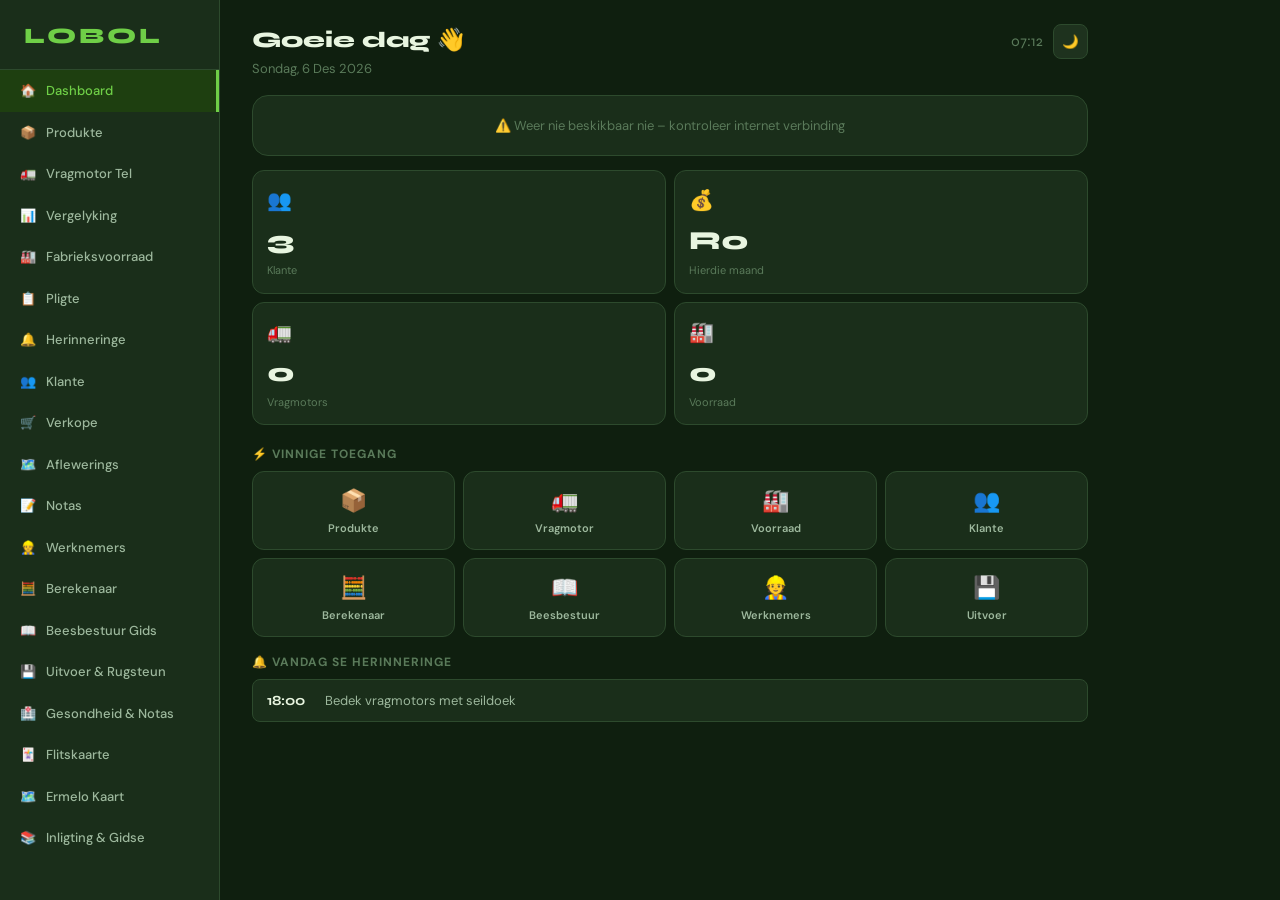
==== index.html @ f264af62 "Add files via upload" ====
<!DOCTYPE html>
<html lang="af" data-theme="dark">
<head>
<meta charset="UTF-8"/>
<meta name="viewport" content="width=device-width, initial-scale=1, viewport-fit=cover"/>
<meta name="apple-mobile-web-app-capable" content="yes"/>
<meta name="apple-mobile-web-app-status-bar-style" content="black-translucent"/>
<meta name="theme-color" content="#0f1f0f"/>
<meta name="apple-mobile-web-app-title" content="LOBOL"/>
<link rel="manifest" href="manifest.webmanifest"/>
<link rel="icon" type="image/png" sizes="32x32" href="icons/favicon-32.png"/>
<link rel="apple-touch-icon" href="icons/apple-touch-icon.png"/>
<title>LOBOL – Fabriek & Boerdery App</title>
<link rel="preconnect" href="https://fonts.googleapis.com"/>
<link href="https://fonts.googleapis.com/css2?family=Syne:wght@400;600;700;800&family=DM+Sans:wght@300;400;500;600&display=swap" rel="stylesheet"/>
<link rel="stylesheet" href="base.css"/>
<link rel="stylesheet" href="extra.css"/>
<link rel="stylesheet" href="style.css"/>
<link rel="stylesheet" href="weather.css"/>
<link rel="stylesheet" href="inligting.css"/>
<link rel="stylesheet" href="trucks.css"/>
<link rel="stylesheet" href="mobile.css"/>
</head>
<body>
<div id="app">

<!-- ═══ SIDEBAR ═══ -->
<nav id="sidebar">
  <div class="sidebar-logo">LOBOL</div>
  <div id="sidebar-links"></div>
</nav>

<!-- ═══ MAIN CONTENT ═══ -->
<main id="main">

  <!-- DASHBOARD -->
  <section class="page" id="page-dashboard">
    <div class="dash-header">
      <div>
        <div class="dash-greeting">Goeie dag 👋</div>
        <div class="dash-date" id="dash-date"></div>
      </div>
      <div style="display:flex;align-items:center;gap:10px">
        <span class="dash-time" id="dash-time"></span>
        <button class="icon-btn" onclick="toggleTheme()" title="Tema">🌙</button>
      </div>
    </div>
    <div id="weather-widget"></div>
    <div id="dash-alert"></div>
    <div class="dash-stats" id="dash-stats"></div>
    <div class="section-title">⚡ Vinnige Toegang</div>
    <div class="quick-nav" id="quick-nav"></div>
    <div id="dash-reminders-section"></div>
    <div id="dash-minalerts-section"></div>
    <div id="dash-sales-section"></div>
    <div id="dash-stock-alerts-section"></div>
    <div id="dash-all-good"></div>
  </section>

  <!-- PRODUCTS -->
  <section class="page" id="page-products">
    <div class="page-header">
      <h1>Produkte</h1>
      <span class="badge" id="prod-count">0</span>
      <button class="icon-btn accent" onclick="openModal('prod-add-modal')">＋</button>
    </div>
    <div class="tab-row">
      <button class="tab-btn active" id="tab-products" onclick="switchProdTab('products')">📦 Produkte</button>
      <button class="tab-btn" id="tab-guides" onclick="switchProdTab('guides')">📖 Gids</button>
    </div>
    <div id="prod-products-tab">
      <div class="eie-banner" id="eie-banner" onclick="toggleEieGeel()">
        <div class="eie-left">
          <div class="eie-icon">🌽</div>
          <div><div class="eie-title">Eie Geel Afslag</div><div class="eie-sub">Lekke: −R48/sak · Voere: −R96/sak</div></div>
        </div>
        <div class="toggle-pill" id="eie-toggle"><div class="toggle-thumb"></div></div>
      </div>
      <div class="search-wrap">🔍 <input type="text" placeholder="Soek produkte..." id="prod-search" oninput="renderProducts()"/></div>
      <div class="chips" id="prod-cats"></div>
      <div class="prod-list" id="prod-list"></div>
    </div>
    <div id="prod-guides-tab" style="display:none">
      <div class="guides-list" id="guides-list"></div>
    </div>
  </section>

  <!-- TRUCK COUNT -->
  <section class="page" id="page-truck">
    <div id="truck-list-view">
      <div class="page-header">
        <h1>Vragmotor Tel</h1>
        <button class="icon-btn accent" onclick="openTruckAddModal()">＋</button>
      </div>
      <!-- Tab: Sessions / Fleet / Drivers -->
      <div class="tab-row">
        <button class="tab-btn active" id="ttab-sessions" onclick="switchTruckTab('sessions')">📋 Laaisessies</button>
        <button class="tab-btn" id="ttab-fleet" onclick="switchTruckTab('fleet')">🚛 Vloot</button>
        <button class="tab-btn" id="ttab-drivers" onclick="switchTruckTab('drivers')">👷 Bestuurders</button>
        <button class="tab-btn" id="ttab-history" onclick="switchTruckTab('history')">📦 Geskiedenis</button>
      </div>
      <div id="truck-sessions-tab">
        <div class="truck-list" id="truck-list"></div>
      </div>
      <div id="truck-fleet-tab" style="display:none">
        <button class="btn btn-primary btn-full" style="margin-bottom:12px" onclick="openModal('fleet-add-modal')">＋ Voeg Vragmotor by Vloot</button>
        <div class="truck-fleet-list" id="fleet-list"></div>
      </div>
      <div id="truck-history-tab" style="display:none"></div>
      <div id="truck-drivers-tab" style="display:none">
        <button class="btn btn-primary btn-full" style="margin-bottom:12px" onclick="openModal('driver-add-modal')">＋ Voeg Bestuurder By</button>
        <div class="driver-list" id="driver-list"></div>
      </div>
    </div>
    <div id="truck-detail-view" style="display:none">
      <div class="page-header">
        <button class="icon-btn" onclick="closeTruckDetail()">✕</button>
        <h1 id="truck-detail-name" style="flex:1"></h1>
        <button class="icon-btn" onclick="exportTruckList()" title="Laai af">⬇</button>
      </div>
      <div id="truck-visual-section"></div>
      <div class="truck-summary" id="truck-summary"></div>
      <div id="eie-notice-truck"></div>
      <button class="btn btn-primary btn-full" style="margin-bottom:12px" onclick="openModal('truck-item-modal')">＋ Voeg Produk By</button>
      <div class="count-list" id="truck-items"></div>
    </div>
  </section>

  <!-- TRUCK COMPARE -->
  <section class="page" id="page-compare">
    <div class="page-header"><h1>Vragmotor Vergelyking</h1><span style="font-size:22px">📊</span></div>
    <p class="guides-intro" style="font-size:13px;color:var(--text3);margin-bottom:14px">Kies tot 4 vragmotors om langs mekaar te vergelyk.</p>
    <div class="cmp-truck-list" id="cmp-truck-select"></div>
    <div id="cmp-results"></div>
  </section>

  <!-- FACTORY STOCK -->
  <section class="page" id="page-stock">
    <div class="page-header">
      <h1>Fabrieksvoorraad</h1>
      <button class="icon-btn accent" onclick="openModal('stock-add-modal')">＋</button>
    </div>
    <div class="stats-grid" id="stock-stats"></div>
    <div id="stock-value-banner"></div>
    <div class="search-wrap">🔍 <input type="text" placeholder="Soek voorraad..." id="stock-search" oninput="renderStock()"/></div>
    <div class="chips" id="stock-chips"></div>
    <div class="stock-list" id="stock-list"></div>
  </section>

  <!-- DUTIES -->
  <section class="page" id="page-duties">
    <div class="page-header">
      <h1>Werknemerstaak</h1>
      <button class="icon-btn accent" onclick="openModal('duty-add-modal')">＋</button>
    </div>
    <div class="duties-prog"><div class="duties-prog-text" id="duties-prog-text"></div><div class="prog-bar"><div class="prog-fill" id="duties-prog-fill"></div></div></div>
    <div class="chips" id="duty-chips"></div>
    <div class="duty-list" id="duty-list"></div>
  </section>

  <!-- REMINDERS -->
  <section class="page" id="page-reminders">
    <div class="page-header">
      <h1>Herinneringe</h1>
      <span class="dash-time" id="rem-time"></span>
      <button class="icon-btn" onclick="toggleTheme()">🌙</button>
      <button class="icon-btn accent" onclick="openModal('rem-add-modal')">＋</button>
    </div>
    <div class="rem-list" id="rem-list"></div>
  </section>

  <!-- CUSTOMERS -->
  <section class="page" id="page-customers">
    <div class="page-header">
      <h1>Klante</h1>
      <span class="badge" id="cust-count">0</span>
      <button class="icon-btn accent" onclick="openModal('cust-add-modal')">＋</button>
    </div>
    <div class="search-wrap">🔍 <input type="text" placeholder="Soek klant, plaas, area..." id="cust-search" oninput="renderCustomers()"/></div>
    <div class="cust-list" id="cust-list"></div>
  </section>

  <!-- SALES -->
  <section class="page" id="page-sales">
    <div class="page-header">
      <h1>Verkope</h1>
      <span class="badge" id="sales-count">0</span>
      <button class="icon-btn accent" onclick="openModal('sale-add-modal')">＋</button>
    </div>
    <div class="tab-row">
      <button class="tab-btn active" id="tab-bestellings" onclick="switchSalesTab('bestellings')">🛒 Bestellings</button>
      <button class="tab-btn" id="tab-prysgeskiedenis" onclick="switchSalesTab('prysgeskiedenis')">📈 Prysgeskiedenis</button>
    </div>
    <div id="sales-bestellings-tab">
      <div class="sales-sum" id="sales-sum"></div>
      <div class="search-wrap">🔍 <input type="text" placeholder="Soek bestelling..." id="sale-search" oninput="renderSales()"/></div>
      <div class="sale-list" id="sale-list"></div>
    </div>
    <div id="sales-prysgeskiedenis-tab" style="display:none">
      <div id="price-hist-list"></div>
    </div>
  </section>

  <!-- DELIVERIES -->
  <section class="page" id="page-deliveries">
    <div class="page-header">
      <h1>Aflewerings</h1>
      <button class="icon-btn accent" onclick="openModal('deliv-add-modal')">＋</button>
    </div>
    <div class="chips" id="deliv-chips"></div>
    <div class="deliv-list" id="deliv-list"></div>
  </section>

  <!-- NOTES -->
  <section class="page" id="page-notes">
    <div class="page-header">
      <h1>Notas</h1>
      <span class="badge" id="notes-count">0</span>
      <button class="icon-btn accent" onclick="openModal('note-add-modal')">＋</button>
    </div>
    <div class="search-wrap">🔍 <input type="text" placeholder="Soek notas..." id="note-search" oninput="renderNotes()"/></div>
    <div class="chips" id="note-chips"></div>
    <div class="notes-grid" id="notes-grid"></div>
  </section>

  <!-- WORKERS -->
  <section class="page" id="page-workers">
    <div class="page-header">
      <h1>Werknemers</h1>
      <button class="icon-btn accent" onclick="openModal('worker-add-modal')">＋</button>
    </div>
    <div class="workers-sum" id="workers-sum"></div>
    <div class="worker-list" id="worker-list"></div>
  </section>

  <!-- FEED CALCULATOR -->
  <section class="page" id="page-calc">
    <div class="page-header"><span style="font-size:22px">🧮</span><h1>Voerberekening</h1><button class="icon-btn" onclick="exportCalc()" title="Laai af">⬇</button></div>
    <div class="calc-inputs">
      <div class="calc-inputs-title">🐄 Kudde Instellings</div>
      <div class="calc-grid">
        <div class="calc-group"><label>Aantal Diere</label><input type="number" id="calc-animals" value="100" min="1" oninput="renderCalc()"/></div>
        <div class="calc-group"><label>Gem. Gewig (kg)</label><input type="number" id="calc-weight" value="300" min="1" oninput="renderCalc()"/></div>
        <div class="calc-group"><label>Aantal Dae</label><input type="number" id="calc-days" value="30" min="1" oninput="renderCalc()"/></div>
      </div>
    </div>
    <div class="calc-totals" id="calc-totals"></div>
    <button class="btn btn-primary btn-full" style="margin-bottom:12px" onclick="openModal('calc-pick-modal')">＋ Voeg Produk by Berekening</button>
    <div class="calc-list" id="calc-list"></div>
  </section>

  <!-- CATTLE GUIDES -->
  <section class="page" id="page-beesbestuur">
    <div class="page-header"><span style="font-size:22px">📖</span><h1>Beesbestuur Gids</h1></div>
    <div class="tab-row">
      <button class="tab-btn active" id="tab-kalender" onclick="switchGuideTab('kalender')">📅 Kalender</button>
      <button class="tab-btn" id="tab-ras" onclick="switchGuideTab('ras')">🐂 Rasse</button>
      <button class="tab-btn" id="tab-dosering" onclick="switchGuideTab('dosering')">💊 Dosering</button>
    </div>
    <div id="guide-kalender-tab"></div>
    <div id="guide-ras-tab" style="display:none"></div>
    <div id="guide-dosering-tab" style="display:none"></div>
  </section>

  <!-- INLIGTING -->
  <section class="page" id="page-inligting">
    <div class="page-header"><h1>📚 Inligting & Gidse</h1></div>
    <div class="info-hero">
      <div class="info-hero-title">LOBOL Kennisbasis</div>
      <div class="info-hero-sub">Kies 'n kategorie om meer te leer</div>
    </div>
    <div class="info-categories" id="info-cats"></div>
    <div id="info-content-area"></div>
  </section>

  <!-- HEALTH & STUDY NOTES -->
  <section class="page" id="page-health">
    <div class="page-header"><h1>🏥 Gesondheid & Notas</h1></div>
    <div class="tab-row">
      <button class="tab-btn active" id="htab-gesondheid" onclick="switchHealthTab('gesondheid')">🏥 Gesondheid</button>
      <button class="tab-btn" id="htab-notas" onclick="switchHealthTab('notas')">📝 Studie Notas</button>
    </div>
    <div id="health-gesondheid-tab">
      <div class="section-title">📋 Vinnige Verwysing</div>
      <div id="health-ref-section"></div>
    </div>
    <div id="health-notas-tab" style="display:none"></div>
  </section>

  <!-- KAART -->
  <section class="page" id="page-kaart">
    <div class="page-header">
      <h1>🗺️ Ermelo Kaart</h1>
    </div>
    <div class="chips" id="map-zoom-btns" style="margin-bottom:12px"></div>
    <div style="background:var(--card);border:1px solid var(--border);border-radius:14px;overflow:hidden;margin-bottom:12px">
      <div id="map-container" style="width:100%;height:600px;position:relative">
        <div style="position:absolute;inset:0;display:flex;align-items:center;justify-content:center;background:var(--bg2);z-index:1;font-size:13px;color:var(--text3)" id="map-loading">🗺️ Laai kaart...</div>
        <iframe
          id="ermelo-map"
          style="width:100%;height:100%;border:none;display:block"
          loading="lazy"
          allowfullscreen
          referrerpolicy="no-referrer-when-downgrade"
          src="https://www.openstreetmap.org/export/embed.html?bbox=24.0%2C-28.5%2C32.0%2C-24.5&layer=mapnik&marker=-26.5167%2C29.9833"
          onload="document.getElementById('map-loading').style.display='none'">
        </iframe>
      </div>
    </div>
    <!-- Town chips for quick navigation -->
    <div class="section-title">🏘️ Dorpe in Radius</div>
    <div class="chips" id="map-towns" style="flex-wrap:wrap;padding-bottom:6px"></div>
    <!-- Distance reference cards -->
    <div class="section-title">📏 Afstande vanaf Ermelo</div>
    <div id="map-distances"></div>
    <!-- Notes about area -->
    <div class="card" style="margin-top:12px">
      <div style="font-weight:700;font-size:14px;margin-bottom:8px">📍 Ermelo Koördinate</div>
      <div style="font-size:13px;color:var(--text2);line-height:1.8">
        <div>Latitude: -26.5167° S</div>
        <div>Longitude: 29.9833° O</div>
        <div>Provinsie: Mpumalanga</div>
        <div>Munisipaliteit: Mkhondo</div>
      </div>
    </div>
  </section>

  <!-- FLASHCARDS -->
  <section class="page" id="page-flashcards">
  </section>

  <!-- EXPORT -->
  <section class="page" id="page-export">
    <div class="page-header"><h1>Uitvoer & Rugsteun</h1></div>
    <div class="export-stats" id="export-stats"></div>
    <div class="section-title">📊 Uitvoer na Excel / CSV</div>
    <div class="export-list" id="export-list"></div>
    <div class="section-title">💾 Volledige JSON Rugsteun</div>
    <div class="backup-card">
      <div class="backup-info"><div class="backup-icon">💾</div><div><div class="backup-title">Stoor alle data</div><div class="backup-sub">Produkte, voorraad, verkope, klante — alles in een lêer.</div></div></div>
      <button class="btn btn-primary" onclick="exportFullBackup()">⬇ Stoor Rugsteun</button>
    </div>
    <div class="section-title">📤 Herstel Rugsteun</div>
    <div class="backup-card" style="border-color:var(--odim)">
      <div class="backup-info"><div class="backup-icon">⚠️</div><div><div class="backup-title">Laai Rugsteun In</div><div class="backup-sub">⚠️ Dit sal alle huidige data vervang.</div></div></div>
      <label class="btn btn-primary" style="cursor:pointer">📤 Kies Lêer<input type="file" accept=".json" onchange="importBackup(event)" style="display:none"/></label>
    </div>
    <div id="import-msg"></div>
    <div class="export-note">💡 CSV lêers kan direk in Microsoft Excel of Google Sheets oopgemaak word.</div>
  </section>

</main>

<!-- ═══ MOBILE NAV ═══ -->
<div id="mobile-nav">
  <div class="mob-nav-inner" id="mob-nav-inner"></div>
</div>
<div id="mobile-menu" onclick="closeMobileMenu()">
  <div class="mob-menu-sheet" onclick="event.stopPropagation()">
    <div class="mob-menu-head">
      <span class="mob-menu-title">🌽 LOBOL App</span>
      <button class="icon-btn" onclick="closeMobileMenu()">✕</button>
    </div>
    <div class="mob-menu-grid" id="mob-menu-grid"></div>
  </div>
</div>

<!-- ═══════════════════════════════════════
     MODALS
═══════════════════════════════════════ -->

<!-- Product Add -->
<div class="modal-bg" id="prod-add-modal" onclick="closeModal('prod-add-modal')">
<div class="modal" onclick="event.stopPropagation()">
  <h3>Voeg Produk By</h3>
  <input placeholder="Produknaam" id="pa-name"/>
  <select id="pa-cat"></select>
  <input type="number" placeholder="Prys per 50kg sak (R)" id="pa-price"/>
  <input type="number" placeholder="Prys per ton (R)" id="pa-perton"/>
  <input placeholder="Eenheid (bv. 50kg sak)" id="pa-unit" value="50kg sak"/>
  <textarea rows="2" placeholder="Beskrywing..." id="pa-desc"></textarea>
  <input placeholder="Gebruik (bv. Droë Beeste – Winter)" id="pa-use"/>
  <div class="modal-actions">
    <button class="btn btn-secondary" onclick="closeModal('prod-add-modal')">Kanselleer</button>
    <button class="btn btn-primary" onclick="addProduct()">Voeg By</button>
  </div>
</div></div>

<!-- Truck Add -->
<div class="modal-bg" id="truck-add-modal" onclick="closeModal('truck-add-modal')">
<div class="modal" onclick="event.stopPropagation()">
  <h3>Nuwe Laaisessie</h3>
  <input placeholder="Sessie naam (bv. Maandag Rit)" id="ta-name"/>
  <label class="field-label">Kies Bestuurder</label>
  <select id="ta-driver">
    <option value="">-- Kies bestuurder --</option>
  </select>
  <label class="field-label">Koppel aan Vloot Vragmotor (vir kapasiteit)</label>
  <select id="ta-fleet" onchange="updateTruckCapPreview()">
    <option value="">-- Kies vragmotor (opsioneel) --</option>
  </select>
  <div id="ta-cap-preview" style="display:none;background:var(--adim);color:var(--accent);border-radius:8px;padding:8px 12px;font-size:13px;font-weight:600"></div>
  <div class="modal-actions">
    <button class="btn btn-secondary" onclick="closeModal('truck-add-modal')">Kanselleer</button>
    <button class="btn btn-primary" onclick="addTruck()">Skep Sessie</button>
  </div>
</div></div>

<!-- Truck Item -->
<div class="modal-bg" id="truck-item-modal" onclick="closeModal('truck-item-modal')">
<div class="modal" onclick="event.stopPropagation()">
  <h3>Voeg by Vragmotor</h3>
  <div class="search-wrap">🔍 <input type="text" placeholder="Soek produk..." id="ti-search" oninput="renderTruckPicker()"/></div>
  <div class="picker-list" id="ti-picker"></div>
  <div class="modal-actions">
    <button class="btn btn-secondary" onclick="closeModal('truck-item-modal')">Sluit</button>
  </div>
</div></div>

<!-- Stock Add -->
<div class="modal-bg" id="stock-add-modal" onclick="closeModal('stock-add-modal')">
<div class="modal" onclick="event.stopPropagation()">
  <h3>Voeg Voorraad By</h3>
  <div class="search-wrap">🔍 <input type="text" placeholder="Soek produk..." id="sa-prod-search" oninput="renderStockPicker()"/></div>
  <div class="picker-list" id="sa-picker"></div>
  <input type="number" placeholder="Hoeveelheid (sakke)" id="sa-qty"/>
  <input type="number" placeholder="Prys per eenheid (outomaties gevul)" id="sa-price"/>
  <input type="number" placeholder="Min vlak vir waarskuwing (opsioneel)" id="sa-min"/>
  <input type="number" placeholder="Maks kapasiteit vir %balk (opsioneel)" id="sa-max"/>
  <select id="sa-status">
    <option>Goed</option><option>Lae Voorraad</option><option>Naby Verval</option><option>Verval</option>
  </select>
  <label class="field-label">Vervaldatum (opsioneel)</label>
  <select id="sa-expiry-mode" onchange="toggleExpiryDate()">
    <option value="none">Geen vervaldatum</option>
    <option value="dated">Spesifieke datum</option>
    <option value="expired">Reeds verval (geen datum)</option>
  </select>
  <div id="sa-expiry-date-row" style="display:none">
    <input type="date" id="sa-expiry-date"/>
  </div>
  <textarea rows="2" placeholder="Notas..." id="sa-notes"></textarea>
  <input type="hidden" id="sa-prod-id"/>
  <div class="modal-actions">
    <button class="btn btn-secondary" onclick="closeModal('stock-add-modal')">Kanselleer</button>
    <button class="btn btn-primary" onclick="addStockItem()">Voeg By</button>
  </div>
</div></div>

<!-- Duty Add -->
<div class="modal-bg" id="duty-add-modal" onclick="closeModal('duty-add-modal')">
<div class="modal" onclick="event.stopPropagation()">
  <h3>Voeg Taak By</h3>
  <input placeholder="Taaknaam..." id="da-title"/>
  <select id="da-cat">
    <option>Skoonmaak</option><option>Voorraad</option><option>Instandhouding</option><option>Veiligheid</option><option>Admin</option><option>Ander</option>
  </select>
  <select id="da-pri">
    <option value="low">Laag Prioriteit</option><option value="medium" selected>Medium Prioriteit</option><option value="high">Hoog Prioriteit</option>
  </select>
  <textarea rows="2" placeholder="Instruksies / notas..." id="da-notes"></textarea>
  <div class="modal-actions">
    <button class="btn btn-secondary" onclick="closeModal('duty-add-modal')">Kanselleer</button>
    <button class="btn btn-primary" onclick="addDuty()">Voeg By</button>
  </div>
</div></div>

<!-- Reminder Add -->
<div class="modal-bg" id="rem-add-modal" onclick="closeModal('rem-add-modal')">
<div class="modal" onclick="event.stopPropagation()">
  <h3>Nuwe Herinnering</h3>
  <input placeholder="Taaknaam..." id="ra-title"/>
  <label class="field-label">Tyd</label>
  <input type="time" id="ra-time" value="18:00"/>
  <label class="field-label">Herhaal op dae</label>
  <div class="days-grid" id="ra-days"></div>
  <textarea rows="2" placeholder="Notas..." id="ra-notes"></textarea>
  <div class="modal-actions">
    <button class="btn btn-secondary" onclick="closeModal('rem-add-modal')">Kanselleer</button>
    <button class="btn btn-primary" onclick="addReminder()">Voeg By</button>
  </div>
</div></div>

<!-- Customer Add -->
<div class="modal-bg" id="cust-add-modal" onclick="closeModal('cust-add-modal')">
<div class="modal" onclick="event.stopPropagation()">
  <h3>Voeg Klant By</h3>
  <input placeholder="Volle naam" id="ca-name"/>
  <input placeholder="Plaasnaam" id="ca-farm"/>
  <input type="tel" placeholder="Telefoonnommer" id="ca-phone"/>
  <input placeholder="Omgewing / Dorp" id="ca-area"/>
  <label class="field-label">Afstand vanaf fabriek (km)</label>
  <input type="number" placeholder="Bv. 45" id="ca-distance" min="0"/>
  <select id="ca-type">
    <option>Beeste</option><option>Skape & Bokke</option><option>Pluimvee</option><option>Beeste & Skape</option><option>Vark</option><option>Wild</option><option>Perd</option><option>Gemengd</option>
  </select>
  <textarea rows="2" placeholder="Notas (voorkeure, ens.)" id="ca-notes"></textarea>
  <div class="toggle-row" onclick="toggleNewCustEieGeel()">
    <div><div class="toggle-label">🌽 Eie Geel Klant</div><div class="toggle-sub">Kry −R48/sak afslag</div></div>
    <div class="toggle-pill" id="ca-eiegeel-toggle"><div class="toggle-thumb"></div></div>
  </div>
  <div class="modal-actions">
    <button class="btn btn-secondary" onclick="closeModal('cust-add-modal')">Kanselleer</button>
    <button class="btn btn-primary" onclick="addCustomer()">Voeg By</button>
  </div>
</div></div>

<!-- Sale Add -->
<div class="modal-bg" id="sale-add-modal" onclick="closeModal('sale-add-modal')">
<div class="modal" onclick="event.stopPropagation()">
  <h3>Nuwe Bestelling</h3>
  <select id="sla-cust" onchange="onSaleCustomerChange()">
    <option value="">-- Kies klant --</option>
  </select>
  <div id="sla-eie-notice"></div>
  <button class="btn btn-secondary btn-sm" onclick="openSaleProdPicker()" style="width:auto">＋ Voeg produk by</button>
  <div id="sla-items"></div>
  <div id="sla-total" style="display:none"></div>
  <select id="sla-status"><option>Hangende</option><option>Betaal</option><option>Gekanselleer</option></select>
  <textarea rows="2" placeholder="Notas..." id="sla-notes"></textarea>
  <div class="modal-actions">
    <button class="btn btn-secondary" onclick="closeModal('sale-add-modal')">Kanselleer</button>
    <button class="btn btn-primary" onclick="saveSale()">Stoor</button>
  </div>
</div></div>

<!-- Sale Product Picker -->
<div class="modal-bg" id="sale-prod-modal" onclick="closeModal('sale-prod-modal')">
<div class="modal" onclick="event.stopPropagation()">
  <h3>Kies Produk</h3>
  <div class="search-wrap">🔍 <input type="text" placeholder="Soek..." id="sp-search" oninput="renderSalePicker()"/></div>
  <div class="picker-list" id="sp-picker"></div>
  <div class="modal-actions">
    <button class="btn btn-secondary" onclick="closeModal('sale-prod-modal')">Sluit</button>
  </div>
</div></div>

<!-- Health Record Add -->
<div class="modal-bg" id="health-add-modal" onclick="closeModal('health-add-modal')">
<div class="modal tall" onclick="event.stopPropagation()">
  <h3>🏥 Voeg Gesondheidsrekord By</h3>
  <input placeholder="Beskrywing (bv. Dosering teen koksidiose)" id="hr-title"/>
  <select id="hr-type">
    <option>Behandeling</option><option>Entstof</option><option>Dosering</option>
    <option>Siekte</option><option>Besering</option><option>Ander</option>
  </select>
  <select id="hr-animal">
    <option>Beeste</option><option>Skape</option><option>Bulle</option>
    <option>Kalwers</option><option>Lammers</option><option>Melkbeeste</option>
    <option>Pluimvee</option><option>Ander</option>
  </select>
  <input type="number" placeholder="Aantal diere betrokke" id="hr-count"/>
  <input placeholder="Produk gebruik (bv. Vecoxan, Dectomax)" id="hr-product"/>
  <input placeholder="Dosis (bv. 1cc/10kg)" id="hr-dosage"/>
  <label class="field-label">Datum</label>
  <input type="date" id="hr-date"/>
  <input placeholder="Volgende behandelingsdatum (opsioneel)" id="hr-next"/>
  <textarea rows="2" placeholder="Notas..." id="hr-notes"></textarea>
  <div class="modal-actions">
    <button class="btn btn-secondary" onclick="closeModal('health-add-modal')">Kanselleer</button>
    <button class="btn btn-primary" onclick="addHealthRecord()">Stoor</button>
  </div>
</div></div>

<!-- Study Note Add -->
<div class="modal-bg" id="study-note-modal" onclick="closeModal('study-note-modal')">
<div class="modal" onclick="event.stopPropagation()">
  <h3>📝 Nuwe Studie Nota</h3>
  <input placeholder="Opskrif (opsioneel)" id="sn-title"/>
  <textarea rows="6" placeholder="Skryf wat jy geleer het hier neer..." id="sn-body"></textarea>
  <select id="sn-tag">
    <option>Algemeen</option><option>Beeste</option><option>Skape</option>
    <option>Melkbeeste</option><option>Bulle</option><option>Voerkraal</option>
    <option>Gesondheid</option><option>Voeding</option><option>Bestuur</option>
  </select>
  <label class="field-label">Kleur</label>
  <div style="display:flex;gap:8px;padding:4px 0">
    <select id="sn-color">
      <option value="default">Standaard</option>
      <option value="green">Groen</option>
      <option value="blue">Blou</option>
      <option value="orange">Oranje</option>
      <option value="red">Rooi</option>
    </select>
  </div>
  <div class="modal-actions">
    <button class="btn btn-secondary" onclick="closeModal('study-note-modal')">Kanselleer</button>
    <button class="btn btn-primary" onclick="addStudyNote()">Stoor Nota</button>
  </div>
</div></div>


<!-- Fleet Add -->
<div class="modal-bg" id="fleet-add-modal" onclick="closeModal('fleet-add-modal')">
<div class="modal" onclick="event.stopPropagation()">
  <h3>🚛 Voeg Vragmotor by Vloot</h3>
  <label class="field-label">Ikoon</label>
  <select id="fa-emoji">
    <option value="🚛">🚛 Vragmotor</option>
    <option value="🚚">🚚 Klein Vragmotor</option>
    <option value="🏗️">🏗️ Swaar Vragmotor</option>
    <option value="🚐">🚐 Bakkie</option>
  </select>
  <input placeholder="Naam (bv. Vragmotor 1 / ABC 123 GP)" id="fa-name"/>
  <label class="field-label">Vragmotor kapasiteit (aantal 50kg sakke)</label>
  <input type="number" placeholder="Bv. 600" id="fa-truck-cap" min="0"/>
  <div style="display:flex;align-items:center;gap:10px;background:var(--bg3);border-radius:8px;padding:10px 14px;cursor:pointer" onclick="document.getElementById('fa-has-trailer').click()">
    <input type="checkbox" id="fa-has-trailer" onchange="toggleTrailerField()" style="width:auto"/>
    <label style="cursor:pointer;font-weight:600">Het hierdie vragmotor 'n sleepwa?</label>
  </div>
  <div id="fa-trailer-row" style="display:none">
    <label class="field-label">Sleepwa kapasiteit (aantal 50kg sakke)</label>
    <input type="number" placeholder="Bv. 200" id="fa-trailer-cap" min="0"/>
  </div>
  <textarea rows="2" placeholder="Notas (lisensieplaatjie, spesiale instruksies...)" id="fa-notes"></textarea>
  <div class="modal-actions">
    <button class="btn btn-secondary" onclick="closeModal('fleet-add-modal')">Kanselleer</button>
    <button class="btn btn-primary" onclick="addFleet()">Voeg By</button>
  </div>
</div></div>

<!-- Driver Add -->
<div class="modal-bg" id="driver-add-modal" onclick="closeModal('driver-add-modal')">
<div class="modal" onclick="event.stopPropagation()">
  <h3>👷 Voeg Bestuurder By</h3>
  <input placeholder="Volle naam" id="da2-name"/>
  <input type="tel" placeholder="Telefoonnommer" id="da2-phone"/>
  <label class="field-label">Lisensiekode</label>
  <select id="da2-license">
    <option value="EC">EC – Swaar Voertuig met Sleepwa</option>
    <option value="C">C – Swaar Voertuig (sonder sleepwa)</option>
    <option value="EB">EB – Ligte Voertuig</option>
    <option value="B">B – Bakkie</option>
  </select>
  <textarea rows="2" placeholder="Notas..." id="da2-notes"></textarea>
  <div class="modal-actions">
    <button class="btn btn-secondary" onclick="closeModal('driver-add-modal')">Kanselleer</button>
    <button class="btn btn-primary" onclick="addDriver()">Voeg By</button>
  </div>
</div></div>

<!-- Delivery Add -->
<div class="modal-bg" id="deliv-add-modal" onclick="closeModal('deliv-add-modal')">
<div class="modal" onclick="event.stopPropagation()">
  <h3>Nuwe Aflewering</h3>
  <input placeholder="Vragmotor naam / nommer" id="dla-truck" list="dla-truck-list"/>
  <datalist id="dla-truck-list"></datalist>
  <input placeholder="Bestuurder se naam" id="dla-driver"/>
  <input type="date" id="dla-date"/>
  <label class="field-label">Voeg stopsels by</label>
  <div style="display:flex;gap:6px">
    <select id="dla-stop-cust" style="flex:1"><option value="">-- Kies klant --</option></select>
    <button class="btn btn-primary btn-sm" onclick="addDelivStop()" style="white-space:nowrap">＋</button>
  </div>
  <input placeholder="Stopsel notas (opsioneel)" id="dla-stop-notes"/>
  <div id="dla-stops"></div>
  <textarea rows="2" placeholder="Algemene notas..." id="dla-notes"></textarea>
  <div class="modal-actions">
    <button class="btn btn-secondary" onclick="closeModal('deliv-add-modal')">Kanselleer</button>
    <button class="btn btn-primary" onclick="saveDelivery()">Stoor Roete</button>
  </div>
</div></div>

<!-- Note Add -->
<div class="modal-bg" id="note-add-modal" onclick="closeModal('note-add-modal')">
<div class="modal" onclick="event.stopPropagation()">
  <h3>Nuwe Nota</h3>
  <input placeholder="Opskrif (opsioneel)" id="na-title"/>
  <textarea rows="5" placeholder="Skryf jou nota hier..." id="na-body"></textarea>
  <select id="na-type"><option>Algemeen</option><option>Klant</option><option>Voorraad</option><option>Vragmotor</option><option>Dringend</option></select>
  <select id="na-cust"><option value="">-- Koppel aan klant (opsioneel) --</option></select>
  <label class="field-label">Kleur</label>
  <div class="color-picker-row" id="na-colors"></div>
  <div class="toggle-row" onclick="toggleNotePin()">
    <span class="toggle-label">📌 Vaspen boaan</span>
    <div class="toggle-pill" id="na-pin-toggle"><div class="toggle-thumb"></div></div>
  </div>
  <div class="modal-actions">
    <button class="btn btn-secondary" onclick="closeModal('note-add-modal')">Kanselleer</button>
    <button class="btn btn-primary" onclick="addNote()">Stoor Nota</button>
  </div>
</div></div>

<!-- Assign Duty Modal -->
<div class="modal-bg" id="assign-duty-modal" onclick="closeModal('assign-duty-modal')">
<div class="modal" onclick="event.stopPropagation()">
  <h3>👤 Ken Werkers Toe</h3>
  <div id="assign-duty-title" style="font-size:13px;color:var(--accent);font-weight:600;margin-bottom:4px"></div>
  <p style="font-size:12px;color:var(--text3);margin-bottom:10px">Kies watter werknemers hierdie taak moet doen</p>
  <div id="assign-worker-list" style="display:flex;flex-direction:column;gap:6px"></div>
  <div class="modal-actions" style="margin-top:10px">
    <button class="btn btn-primary btn-full" onclick="closeModal('assign-duty-modal');renderDuties()">Stoor</button>
  </div>
</div></div>

<!-- Group Add Modal -->
<div class="modal-bg" id="group-add-modal" onclick="closeModal('group-add-modal')">
<div class="modal" onclick="event.stopPropagation()">
  <h3>👥 Skep Nuwe Groep</h3>
  <input placeholder="Groepnaam (bv. Laaiers, Skoonmakers)" id="ga-name"/>
  <label class="field-label">Kies Lede</label>
  <div id="ga-members" style="display:flex;flex-direction:column;gap:6px"></div>
  <div class="modal-actions">
    <button class="btn btn-secondary" onclick="closeModal('group-add-modal')">Kanselleer</button>
    <button class="btn btn-primary" onclick="addGroup()">Skep Groep</button>
  </div>
</div></div>

<!-- Worker Add -->
<div class="modal-bg" id="worker-add-modal" onclick="closeModal('worker-add-modal')">
<div class="modal" onclick="event.stopPropagation()">
  <h3>Voeg Werknemer By</h3>
  <input placeholder="Volle naam" id="wa-name"/>
  <select id="wa-role"><option>Pakhuiswerker</option><option>Vragmotorbestuurder</option><option>Vloer Toesighouer</option><option>Laaier</option><option>Skoonmaker</option><option>Admin</option><option>Ander</option></select>
  <input type="tel" placeholder="Telefoonnommer" id="wa-phone"/>
  <textarea rows="2" placeholder="Notas..." id="wa-notes"></textarea>
  <div class="modal-actions">
    <button class="btn btn-secondary" onclick="closeModal('worker-add-modal')">Kanselleer</button>
    <button class="btn btn-primary" onclick="addWorker()">Voeg By</button>
  </div>
</div></div>

<!-- Calc Product Picker -->
<div class="modal-bg" id="calc-pick-modal" onclick="closeModal('calc-pick-modal')">
<div class="modal" onclick="event.stopPropagation()">
  <h3>Kies Produk</h3>
  <div class="search-wrap">🔍 <input type="text" placeholder="Soek produk..." id="cp-search" oninput="renderCalcPicker()"/></div>
  <div class="picker-list" id="cp-picker"></div>
  <div class="modal-actions">
    <button class="btn btn-secondary" onclick="closeModal('calc-pick-modal')">Sluit</button>
  </div>
</div></div>

</div><!-- end #app -->
<script src="data.js"></script>
<script src="nav.js"></script>
<script src="weather.js"></script>
<script src="dashboard.js"></script>
<script src="products.js"></script>
<script src="trucks.js"></script>
<script src="stock.js"></script>
<script src="duties.js"></script>
<script src="reminders.js"></script>
<script src="customers.js"></script>
<script src="sales.js"></script>
<script src="deliveries.js"></script>
<script src="notes.js"></script>
<script src="workers.js"></script>
<script src="calc.js"></script>
<script src="guides.js"></script>
<script src="export.js"></script>
<script src="health.js"></script>
<script src="inligting.js"></script>
<script src="kaart.js"></script>
<script src="flashcards.js"></script>

<!-- ═══ APP INIT (runs once, after all modules are loaded) ═══ -->
<script>
(function bootLobol(){
  initTheme();
  checkDutyReset();
  buildNav();
  navTo('dashboard');
  // Refresh time-sensitive views every minute
  setInterval(function(){
    if(currentPage==='dashboard') renderDashboard();
    if(currentPage==='reminders') renderReminders();
  }, 60000);
  // Refresh weather every 15 minutes while on the dashboard
  setInterval(function(){
    if(currentPage==='dashboard' && typeof weatherCache!=='undefined' && weatherCache){
      weatherCacheTime=0; loadWeather();
    }
  }, 15*60*1000);
})();
</script>

<!-- ═══ PWA: offline support, live wifi updates, durable storage ═══ -->
<script>
(function pwaLobol(){
  // Ask the browser to keep our saved data (localStorage) and not
  // evict it — important on iOS so records survive between sessions.
  if (navigator.storage && navigator.storage.persist) {
    navigator.storage.persist().catch(function(){});
  }
  // Register the service worker (offline + auto-update over wifi).
  if ('serviceWorker' in navigator) {
    window.addEventListener('load', function(){
      navigator.serviceWorker.register('service-worker.js').catch(function(){});
    });
    // When a new version takes over, reload once so it's applied.
    var refreshing = false;
    navigator.serviceWorker.addEventListener('controllerchange', function(){
      if (refreshing) return;
      refreshing = true;
      window.location.reload();
    });
  }
})();
</script>















</body>
</html>
---- base.css ----
/* ═══════════════════════════════════════
   THEME VARIABLES
═══════════════════════════════════════ */
:root {
  --bg:#0f1f0f; --bg2:#162416; --bg3:#1e321e;
  --card:#1a2e1a; --card2:#223322; --border:#2d4a2d;
  --accent:#6fcf47; --accent2:#a8e67a; --adim:#1e3f10;
  --red:#e05c5c; --rdim:#4a1515;
  --orange:#e09a3c; --odim:#4a2c08;
  --blue:#5ca8e0; --bdim:#0f2d4a;
  --text:#e8f5e0; --text2:#9db89d; --text3:#5a7a5a;
  --shadow:0 4px 24px rgba(0,0,0,.4);
  --radius:14px; --radius-sm:8px;
}
[data-theme="light"] {
  --bg:#f0f7ed; --bg2:#e4f0df; --bg3:#d6e8d0;
  --card:#ffffff; --card2:#f5fbf2; --border:#c0d8b8;
  --accent:#3a8c1c; --adim:#d4eece;
  --red:#c0392b; --rdim:#fde8e6;
  --orange:#c07020; --odim:#fdf0e0;
  --blue:#1a6eaa; --bdim:#ddeeff;
  --text:#1a2e1a; --text2:#3a5a3a; --text3:#7a9a7a;
  --shadow:0 4px 16px rgba(0,0,0,.1);
}

/* ═══════════════════════════════════════
   RESET & BASE
═══════════════════════════════════════ */
*{box-sizing:border-box;margin:0;padding:0;-webkit-tap-highlight-color:transparent}
body{background:var(--bg);color:var(--text);font-family:'DM Sans',sans-serif;font-size:15px;line-height:1.5;min-height:100vh;overflow-x:hidden;transition:background .25s,color .25s}
h1,h2,h3,h4{font-family:'Syne',sans-serif}
button{font-family:'DM Sans',sans-serif;cursor:pointer;border:none;outline:none}
input,textarea,select{font-family:'DM Sans',sans-serif;background:var(--bg3);color:var(--text);border:1px solid var(--border);border-radius:var(--radius-sm);padding:10px 14px;font-size:15px;width:100%;outline:none;transition:border-color .2s}
input:focus,textarea:focus,select:focus{border-color:var(--accent)}
input::placeholder{color:var(--text3)}
a{color:var(--blue);text-decoration:none}
::-webkit-scrollbar{width:4px}::-webkit-scrollbar-track{background:var(--bg2)}::-webkit-scrollbar-thumb{background:var(--border);border-radius:2px}

/* ═══════════════════════════════════════
   LAYOUT
═══════════════════════════════════════ */
#app{display:flex;min-height:100vh}
#sidebar{width:220px;background:var(--card);border-right:1px solid var(--border);position:fixed;top:0;left:0;height:100vh;display:flex;flex-direction:column;z-index:100;overflow-y:auto;transition:transform .3s}
.sidebar-logo{font-family:'Syne',sans-serif;font-size:22px;font-weight:800;color:var(--accent);padding:20px 24px 16px;border-bottom:1px solid var(--border);letter-spacing:3px}
.nav-link{display:flex;align-items:center;gap:10px;padding:11px 20px;color:var(--text2);font-size:13px;font-weight:500;cursor:pointer;transition:all .15s;border-right:3px solid transparent}
.nav-link:hover{background:var(--bg3);color:var(--text)}
.nav-link.active{color:var(--accent);background:var(--adim);border-right-color:var(--accent)}
.nav-link svg{flex-shrink:0}
#main{margin-left:220px;flex:1;padding:24px 32px 40px;max-width:900px}
.page{display:none}
.page.active{display:block}

/* Mobile */
#mobile-nav{display:none;position:fixed;bottom:0;left:0;right:0;background:var(--card);border-top:1px solid var(--border);z-index:100;padding-bottom:env(safe-area-inset-bottom,0)}
.mob-nav-inner{display:flex}
.mob-nav-item{flex:1;display:flex;flex-direction:column;align-items:center;gap:2px;padding:9px 2px;color:var(--text3);font-size:9px;font-weight:600;cursor:pointer;background:transparent;border:none;font-family:'DM Sans',sans-serif}
.mob-nav-item.active{color:var(--accent)}
#mobile-menu{display:none;position:fixed;inset:0;background:rgba(0,0,0,.7);z-index:200;align-items:flex-end}
#mobile-menu.open{display:flex}
.mob-menu-sheet{background:var(--card);border-radius:20px 20px 0 0;border-top:1px solid var(--border);width:100%;max-height:85vh;overflow-y:auto;padding-bottom:env(safe-area-inset-bottom,20px)}
.mob-menu-head{display:flex;align-items:center;justify-content:space-between;padding:16px 20px;border-bottom:1px solid var(--border)}
.mob-menu-title{font-family:'Syne',sans-serif;font-size:18px;font-weight:800;color:var(--accent)}
.mob-menu-grid{display:grid;grid-template-columns:repeat(3,1fr);gap:2px;padding:12px}
.mob-grid-item{display:flex;flex-direction:column;align-items:center;gap:6px;padding:14px 8px;border-radius:12px;color:var(--text2);font-size:11px;font-weight:600;cursor:pointer;text-align:center;background:transparent;border:none;font-family:'DM Sans',sans-serif;transition:background .15s}
.mob-grid-item:hover,.mob-grid-item:active{background:var(--bg3)}
.mob-grid-item.active{color:var(--accent);background:var(--adim)}
.mob-grid-icon{width:48px;height:48px;background:var(--bg3);border-radius:14px;display:flex;align-items:center;justify-content:center;font-size:22px}
.mob-grid-item.active .mob-grid-icon{background:var(--adim)}

@media(max-width:767px){
  #sidebar{display:none}
  #main{margin-left:0;padding:16px 16px 90px}
  #mobile-nav{display:block}
}

/* ═══════════════════════════════════════
   COMPONENTS
═══════════════════════════════════════ */
.page-header{display:flex;align-items:center;gap:10px;margin-bottom:16px}
.page-header h1{font-size:24px;font-weight:800;letter-spacing:-.5px;flex:1}
.badge{background:var(--adim);color:var(--accent);font-size:12px;font-weight:600;padding:2px 8px;border-radius:99px}
.badge-red{background:var(--rdim);color:var(--red)}
.badge-orange{background:var(--odim);color:var(--orange)}
.badge-green{background:var(--adim);color:var(--accent)}
.badge-dim{background:var(--bg3);color:var(--text3)}

.btn{display:inline-flex;align-items:center;gap:6px;padding:10px 18px;border-radius:var(--radius-sm);font-size:14px;font-weight:600;cursor:pointer;transition:opacity .15s;border:none;font-family:'DM Sans',sans-serif}
.btn:active{opacity:.8}
.btn-primary{background:var(--accent);color:#0f1f0f}
.btn-secondary{background:var(--bg3);color:var(--text2);border:1px solid var(--border)}
.btn-danger{background:var(--rdim);color:var(--red);border:1px solid var(--rdim)}
.btn-full{width:100%;justify-content:center}
.btn-sm{padding:6px 12px;font-size:13px}

.icon-btn{background:var(--bg3);color:var(--text2);border:1px solid var(--border);padding:8px;border-radius:var(--radius-sm);display:inline-flex;align-items:center;justify-content:center;cursor:pointer;transition:all .15s}
.icon-btn:active{transform:scale(.92)}
.icon-btn.accent{background:var(--accent);color:#0f1f0f;border-color:var(--accent)}
.icon-btn.green{background:var(--adim);color:var(--accent);border-color:var(--adim)}
.icon-btn.red{background:var(--rdim);color:var(--red);border-color:var(--rdim)}
.icon-btn.sm{padding:6px}

.search-wrap{display:flex;align-items:center;gap:8px;background:var(--bg3);border:1px solid var(--border);border-radius:var(--radius-sm);padding:0 12px;margin-bottom:12px;color:var(--text3)}
.search-wrap input{border:none;background:transparent;padding:10px 0}

.chips{display:flex;gap:8px;overflow-x:auto;padding-bottom:10px;margin-bottom:12px;scrollbar-width:none}
.chips::-webkit-scrollbar{display:none}
.chip{background:var(--bg3);color:var(--text2);border:1px solid var(--border);padding:6px 14px;border-radius:99px;font-size:13px;white-space:nowrap;cursor:pointer;font-family:'DM Sans',sans-serif;transition:all .15s}
.chip.active{background:var(--accent);color:#0f1f0f;border-color:var(--accent);font-weight:600}
.chip.danger.active{background:var(--red);border-color:var(--red)}
.chip.warn.active{background:var(--orange);border-color:var(--orange);color:#0f1f0f}

/* Modal */
.modal-bg{display:none;position:fixed;inset:0;background:rgba(0,0,0,.7);z-index:300;align-items:flex-end;justify-content:center}
.modal-bg.open{display:flex}
.modal{background:var(--card);border:1px solid var(--border);border-radius:var(--radius) var(--radius) 0 0;padding:24px 20px;width:100%;max-width:600px;max-height:90vh;overflow-y:auto;display:flex;flex-direction:column;gap:10px}
.modal h3{font-size:18px;margin-bottom:4px}
.modal-actions{display:flex;gap:8px;margin-top:4px}
.modal-actions .btn{flex:1;justify-content:center}
.field-label{font-size:12px;color:var(--text3);margin-bottom:-4px}

/* Cards */
.card{background:var(--card);border:1px solid var(--border);border-radius:var(--radius);padding:14px}
.card+.card{margin-top:8px}

/* Toggle */
.toggle-row{display:flex;align-items:center;justify-content:space-between;background:var(--bg3);border-radius:var(--radius-sm);padding:10px 14px;cursor:pointer}
.toggle-label{font-weight:600;font-size:14px}
.toggle-sub{font-size:12px;color:var(--text3)}
.toggle-pill{width:44px;height:24px;background:var(--bg3);border-radius:99px;border:1px solid var(--border);position:relative;transition:all .2s;flex-shrink:0}
.toggle-pill.on{background:#f5c518;border-color:#f5c518}
.toggle-thumb{position:absolute;top:2px;left:2px;width:18px;height:18px;border-radius:99px;background:var(--text3);transition:all .2s}
.toggle-pill.on .toggle-thumb{left:22px;background:#0f1f0f}

.empty{text-align:center;color:var(--text3);padding:40px 20px;font-size:14px}
.section-title{font-size:12px;font-weight:700;text-transform:uppercase;letter-spacing:1px;color:var(--text3);margin:16px 0 8px;display:flex;align-items:center;gap:6px}

/* Grid stats */
.stats-grid{display:grid;grid-template-columns:repeat(4,1fr);gap:6px;margin-bottom:14px}
.stat-box{background:var(--card);border:1px solid var(--border);border-radius:var(--radius-sm);padding:10px 6px;text-align:center}
.stat-val{font-size:22px;font-weight:800;font-family:'Syne',sans-serif;display:block}
.stat-val.green{color:var(--accent)}
.stat-val.red{color:var(--red)}
.stat-val.orange{color:var(--orange)}
.stat-lbl{font-size:10px;color:var(--text3)}

/* Progress bar */
.prog-bar{background:var(--bg3);border-radius:99px;height:6px;overflow:hidden;margin-top:6px}
.prog-fill{background:var(--accent);height:100%;border-radius:99px;transition:width .4s}

/* Picker list */
.picker-list{border:1px solid var(--border);border-radius:var(--radius-sm);overflow-y:auto;max-height:220px;display:flex;flex-direction:column}
.picker-item{padding:10px 14px;background:transparent;text-align:left;color:var(--text);border-bottom:1px solid var(--border);cursor:pointer;transition:background .1s;font-family:'DM Sans',sans-serif;display:flex;flex-direction:column;gap:2px}
.picker-item:hover,.picker-item:active{background:var(--card2)}
.picker-item:last-child{border-bottom:none}
.picker-name{font-weight:600;font-size:14px}
.picker-sub{font-size:12px;color:var(--text3)}

/* Eie Geel */
.eie-banner{display:flex;align-items:center;justify-content:space-between;background:var(--card);border:1px solid var(--border);border-radius:var(--radius);padding:12px 14px;margin-bottom:12px;cursor:pointer;transition:border-color .2s}
.eie-banner.on{border-color:#f5c518;background:rgba(245,197,24,.07)}
.eie-left{display:flex;align-items:center;gap:12px}
.eie-icon{font-size:24px}
.eie-title{font-weight:700;font-size:14px}
.eie-sub{font-size:12px;color:var(--text3);margin-top:1px}
.eie-chip{background:rgba(245,197,24,.15);color:#c8a200;font-size:11px;padding:2px 8px;border-radius:99px;font-weight:600}
.eie-notice{background:rgba(245,197,24,.12);color:#c8a200;border:1px solid rgba(245,197,24,.3);font-size:12px;padding:8px 12px;border-radius:8px;font-weight:600}

/* alert banner */
.alert-banner{display:flex;align-items:center;gap:10px;width:100%;background:var(--rdim);border:1px solid var(--red);color:var(--red);border-radius:10px;padding:12px 14px;margin-bottom:14px;font-size:13px;font-weight:600;cursor:pointer;text-align:left}

/* ═══════════════════════════════════════
   DASHBOARD
═══════════════════════════════════════ */
.dash-header{display:flex;justify-content:space-between;align-items:flex-start;margin-bottom:16px}
.dash-greeting{font-size:22px;font-weight:800;font-family:'Syne',sans-serif}
.dash-date{font-size:13px;color:var(--text3);margin-top:2px}
.dash-time{font-family:'Syne',sans-serif;font-size:15px;color:var(--text3)}
.dash-stats{display:grid;grid-template-columns:repeat(2,1fr);gap:8px;margin-bottom:20px}
.dash-stat{background:var(--card);border:1px solid var(--border);border-radius:12px;padding:14px;cursor:pointer;transition:border-color .15s}
.dash-stat:hover{border-color:var(--accent)}
.dash-stat-val{font-size:26px;font-weight:800;font-family:'Syne',sans-serif;margin:6px 0 2px;display:block}
.dash-stat-lbl{font-size:11px;color:var(--text3)}
.quick-nav{display:grid;grid-template-columns:repeat(4,1fr);gap:8px;margin-bottom:4px}
.qnav-btn{background:var(--card);border:1px solid var(--border);border-radius:12px;padding:14px 8px;display:flex;flex-direction:column;align-items:center;gap:6px;font-size:11px;font-weight:600;color:var(--text2);cursor:pointer;transition:all .15s;font-family:'DM Sans',sans-serif}
.qnav-btn:hover{border-color:var(--accent);color:var(--accent)}
.qnav-icon{font-size:22px}
.dash-rem-list{display:flex;flex-direction:column;gap:6px}
.dash-rem-row{display:flex;align-items:center;gap:10px;background:var(--card);border:1px solid var(--border);border-radius:8px;padding:10px 14px}
.dash-rem-time{font-family:'Syne',sans-serif;font-weight:700;font-size:14px;min-width:48px}
.dash-rem-title{font-size:13px;color:var(--text2)}
.dash-sale-list,.dash-alert-list{display:flex;flex-direction:column;gap:6px}
.dash-sale-row{display:flex;justify-content:space-between;align-items:center;background:var(--card);border:1px solid var(--border);border-radius:8px;padding:10px 14px}
.dash-sale-name{font-weight:600;font-size:14px}
.dash-sale-date{font-size:12px;color:var(--text3)}
.dash-sale-amt{font-weight:700;color:var(--accent)}
.dash-alert-row{display:flex;justify-content:space-between;align-items:center;border-radius:8px;padding:10px 14px;cursor:pointer}
.dash-alert-row.danger{background:var(--rdim);border:1px solid var(--red);color:var(--red)}
.dash-alert-row.warn{background:var(--odim);border:1px solid var(--orange);color:var(--orange)}
.dash-all-good{text-align:center;padding:40px 20px}

/* Weather */
---- extra.css ----
/* ═══════════════════════════════════════
   EXTRA STYLES – v2 features
═══════════════════════════════════════ */

/* Worker groups */
.badge-blue{background:var(--bdim);color:var(--blue)}
.wpill{display:flex;align-items:center;gap:8px;background:var(--card);border:1px solid var(--border);border-radius:99px;padding:6px 12px 6px 6px}
.wpill-av{width:28px;height:28px;border-radius:50%;background:var(--accent);color:#0f1f0f;font-weight:800;font-size:13px;display:flex;align-items:center;justify-content:center}
.wpill-name{font-weight:700;font-size:13px}
.wpill-prog{font-size:11px;color:var(--text3)}
#workers-sum{display:flex;flex-wrap:wrap;gap:8px;margin-bottom:14px}

/* Stock */
.stock-sort-row{display:flex;align-items:center;gap:6px;overflow-x:auto;margin-bottom:10px;scrollbar-width:none}
.stock-sort-row::-webkit-scrollbar{display:none}
#stock-top3{margin-bottom:4px}
.stock-value-banner{background:var(--adim);border:1px solid var(--accent);border-radius:8px;padding:8px 14px;font-size:13px;color:var(--accent);margin-bottom:10px}

/* Truck history tab */
.truck-card{display:flex;align-items:center;gap:10px;background:var(--card);border:1px solid var(--border);border-radius:var(--radius);padding:12px 14px;margin-bottom:8px;cursor:pointer;transition:border-color .15s;flex-wrap:wrap}
.truck-card:hover{border-color:var(--accent)}
.truck-card-visual{flex:1;display:flex;flex-direction:column;gap:2px}
.truck-mini-fill{background:var(--bg3);border-radius:99px;height:4px;overflow:hidden}
.truck-mini-fill-bar{height:100%;border-radius:99px;transition:width .3s}

/* Health records */
.health-species-chips{display:flex;gap:6px;overflow-x:auto;padding-bottom:6px;margin-bottom:8px;scrollbar-width:none}
.health-species-chips::-webkit-scrollbar{display:none}

/* Delivery stop */
.stop-row{display:flex;align-items:center;gap:8px;padding:8px 0;border-bottom:1px solid var(--border)}
.stop-row:last-child{border-bottom:none}
.stop-num{width:22px;height:22px;border-radius:50%;background:var(--accent);color:#0f1f0f;font-weight:800;font-size:11px;display:flex;align-items:center;justify-content:center;flex-shrink:0}
.stop-ctrl{display:flex;gap:4px}

/* Learn notes */
#learn-notes-list .card{cursor:default}

/* Detail link */
.detail-link{display:inline-flex;align-items:center;gap:4px;font-size:13px;color:var(--blue);text-decoration:none;padding:4px 0}

/* Tab rows */
.tab-row{display:flex;gap:4px;overflow-x:auto;margin-bottom:14px;scrollbar-width:none}
.tab-row::-webkit-scrollbar{display:none}
.tab-btn{background:var(--bg3);color:var(--text2);border:1px solid var(--border);padding:8px 14px;border-radius:99px;font-size:13px;font-weight:600;white-space:nowrap;cursor:pointer;font-family:'DM Sans',sans-serif;transition:all .15s}
.tab-btn.active{background:var(--accent);color:#0f1f0f;border-color:var(--accent)}

/* Truck detail checklist */
.wk-duty-done-row{opacity:.6}
.wk-duty-row{display:flex;align-items:center;gap:8px;padding:6px 0;border-bottom:1px solid var(--border)}
.wk-duty-row:last-child{border-bottom:none}
.small-check{width:22px;height:22px;border-radius:4px;border:2px solid var(--border);display:flex;align-items:center;justify-content:center;font-size:11px;cursor:pointer;flex-shrink:0;transition:all .15s}
.small-check.assigned{background:var(--adim);border-color:var(--accent);color:var(--accent)}
.wk-duty-info{flex:1;display:flex;flex-direction:column;gap:1px}
.wk-duty-name{font-size:13px;font-weight:600}
.wk-duty-name.dimmed{color:var(--text3);font-weight:400}
.wk-duty-cat{font-size:11px;color:var(--text3)}
.done-check{background:var(--bg3);border:1px solid var(--border);border-radius:6px;padding:4px 8px;font-size:13px;cursor:pointer;font-family:'DM Sans',sans-serif}
.done-check.done{background:var(--adim);border-color:var(--accent)}

/* Worker card */
.worker-card{background:var(--card);border:1px solid var(--border);border-radius:var(--radius);overflow:hidden;margin-bottom:8px}
.worker-head{display:flex;align-items:center;gap:10px;padding:12px 14px;cursor:pointer}
.worker-inactive{opacity:.6}
.wk-av{width:36px;height:36px;border-radius:50%;background:var(--accent);color:#0f1f0f;font-weight:800;font-size:14px;display:flex;align-items:center;justify-content:center;flex-shrink:0}
.wk-info{flex:1}
.wk-name{font-weight:700;font-size:14px}
.wk-role{font-size:12px;color:var(--text3)}
.wk-bar{background:var(--bg3);border-radius:99px;height:4px;margin-top:4px}
.wk-bar-fill{background:var(--accent);height:100%;border-radius:99px;transition:width .3s}
.wk-task-lbl{font-size:11px;color:var(--text3);margin-top:2px}
.wk-detail{padding:0 14px 14px;border-top:1px solid var(--border)}
.wk-duties-title{font-size:12px;font-weight:700;text-transform:uppercase;letter-spacing:.5px;color:var(--text3);margin:12px 0 6px}

/* Stock cards */
.stock-card{background:var(--card);border:1px solid var(--border);border-radius:var(--radius);padding:14px;margin-bottom:8px}
.stock-card.expired{border-color:var(--red);background:rgba(224,92,92,.04)}
.stock-top{display:flex;justify-content:space-between;align-items:center;margin-bottom:6px}
.stock-name{font-weight:700;font-size:14px}
.stock-details{display:flex;flex-wrap:wrap;gap:6px;margin-bottom:6px}
.detail-item{font-size:12px;color:var(--text2);background:var(--bg3);border-radius:6px;padding:3px 8px}
.stock-notes{font-size:13px;color:var(--text3);margin-bottom:6px}
.stock-footer{display:flex;justify-content:space-between;align-items:center}
.stock-updated{font-size:11px;color:var(--text3)}

/* Delivery cards */
.deliv-card{background:var(--card);border:1px solid var(--border);border-radius:var(--radius);overflow:hidden;margin-bottom:8px}
.deliv-card.active-route{border-color:var(--orange)}
.deliv-head{display:flex;align-items:center;gap:10px;padding:12px 14px;cursor:pointer}
.deliv-icon{font-size:22px;flex-shrink:0}
.deliv-info{flex:1}
.deliv-truck{font-weight:700;font-size:14px}
.deliv-meta{font-size:12px;color:var(--text3);display:flex;align-items:center;gap:4px;flex-wrap:wrap}
.deliv-prog{background:var(--bg3);height:3px}
.deliv-prog-fill{background:var(--accent);height:100%;transition:width .3s}
.deliv-detail{padding:12px 14px;border-top:1px solid var(--border)}
.deliv-stop{display:flex;align-items:flex-start;gap:10px;padding:8px 0;border-bottom:1px solid var(--border)}
.deliv-stop:last-of-type{border-bottom:none}
.done-stop{opacity:.5}
.check-box{width:22px;height:22px;border-radius:4px;border:2px solid var(--border);display:flex;align-items:center;justify-content:center;font-size:12px;cursor:pointer;flex-shrink:0;transition:all .15s}
.check-box.checked{background:var(--accent);border-color:var(--accent);color:#0f1f0f;font-weight:800}
.stop-seq{font-size:10px;color:var(--text3);text-transform:uppercase;letter-spacing:.5px}
.stop-name{font-weight:700;font-size:14px}
.stop-notes-sm{font-size:12px;color:var(--text3);margin-top:2px}
.status-sel{background:var(--bg3);color:var(--text);border:1px solid var(--border);border-radius:6px;padding:6px 10px;font-size:13px;width:auto;cursor:pointer}

/* Guide styles */
.guide-card{background:var(--card);border:1px solid var(--border);border-radius:var(--radius);overflow:hidden}
.guide-header{display:flex;align-items:center;gap:10px;padding:14px;width:100%;background:transparent;color:var(--text);text-align:left;cursor:pointer;font-family:'DM Sans',sans-serif}
.guide-title{font-weight:700;font-size:15px;flex:1}
.guide-body{padding:0 14px 14px;border-top:1px solid var(--border)}
.guide-icon{font-size:20px}
.gitem-list{padding-left:16px;display:flex;flex-direction:column;gap:4px}
.gitem-list li{font-size:13px;color:var(--text2);line-height:1.5}
.guide-note{background:var(--adim);border-left:3px solid var(--accent);padding:8px 12px;font-size:13px;color:var(--accent);border-radius:0 8px 8px 0;margin-top:10px}
.month-bar{display:grid;grid-template-columns:repeat(6,1fr);gap:4px;margin-top:8px}
@media(max-width:480px){.month-bar{grid-template-columns:repeat(4,1fr)}}
.month-item{background:var(--card);border:1px solid;border-radius:8px;padding:6px 4px;text-align:center}
.month-name{font-size:11px;font-weight:700}
.month-phase{font-size:9px;margin-top:2px}
.dosage-section{margin-bottom:14px}
.dosage-title{font-weight:700;font-size:13px;color:var(--text3);text-transform:uppercase;letter-spacing:.5px;margin-bottom:6px}
.dosage-wrap{overflow-x:auto;border-radius:8px;border:1px solid var(--border)}
.dosage-table{width:100%;border-collapse:collapse;font-size:13px}
.dosage-table th{background:var(--bg3);padding:8px 10px;text-align:left;font-size:11px;font-weight:700;text-transform:uppercase;color:var(--text3)}
.dosage-table td{padding:8px 10px;border-bottom:1px solid var(--border);color:var(--text2)}
.dosage-table tr:last-child td{border-bottom:none}
.dos-prod{font-weight:600;color:var(--text)}
.dos-intake{color:var(--accent);font-weight:600}

/* Duty styles */
.duty-card{background:var(--card);border:1px solid var(--border);border-radius:var(--radius);padding:12px 14px;margin-bottom:8px}
.duty-card.done-card{opacity:.55}
.duty-top{display:flex;align-items:flex-start;gap:10px}
.duty-info{flex:1}
.duty-title-text{font-weight:700;font-size:14px}
.duty-tags{display:flex;gap:6px;flex-wrap:wrap;margin-top:4px}
.tag{background:var(--bg3);color:var(--text2);border:1px solid var(--border);font-size:11px;padding:2px 8px;border-radius:99px}
.tag.red{background:var(--rdim);color:var(--red);border-color:var(--rdim)}
.tag.orange{background:var(--odim);color:var(--orange);border-color:var(--odim)}
.tag.green{background:var(--adim);color:var(--accent);border-color:var(--adim)}
.duty-acts{display:flex;gap:6px;flex-shrink:0}
.duty-notes{font-size:13px;color:var(--text3);margin-top:6px;padding-top:6px;border-top:1px solid var(--border)}
.duties-prog{background:var(--card);border:1px solid var(--border);border-radius:var(--radius);padding:12px 14px;margin-bottom:12px}
.duties-prog-text{font-size:13px;font-weight:600;margin-bottom:6px}
---- style.css ----
/* ═══════════════════════════════════════
   THEME VARIABLES
═══════════════════════════════════════ */
:root {
  --bg:#0f1f0f; --bg2:#162416; --bg3:#1e321e;
  --card:#1a2e1a; --card2:#223322; --border:#2d4a2d;
  --accent:#6fcf47; --accent2:#a8e67a; --adim:#1e3f10;
  --red:#e05c5c; --rdim:#4a1515;
  --orange:#e09a3c; --odim:#4a2c08;
  --blue:#5ca8e0; --bdim:#0f2d4a;
  --text:#e8f5e0; --text2:#9db89d; --text3:#5a7a5a;
  --shadow:0 4px 24px rgba(0,0,0,.4);
  --radius:14px; --radius-sm:8px;
}
[data-theme="light"] {
  --bg:#f0f7ed; --bg2:#e4f0df; --bg3:#d6e8d0;
  --card:#ffffff; --card2:#f5fbf2; --border:#c0d8b8;
  --accent:#3a8c1c; --adim:#d4eece;
  --red:#c0392b; --rdim:#fde8e6;
  --orange:#c07020; --odim:#fdf0e0;
  --blue:#1a6eaa; --bdim:#ddeeff;
  --text:#1a2e1a; --text2:#3a5a3a; --text3:#7a9a7a;
  --shadow:0 4px 16px rgba(0,0,0,.1);
}

/* ═══════════════════════════════════════
   RESET & BASE
═══════════════════════════════════════ */
*{box-sizing:border-box;margin:0;padding:0;-webkit-tap-highlight-color:transparent}
body{background:var(--bg);color:var(--text);font-family:'DM Sans',sans-serif;font-size:15px;line-height:1.5;min-height:100vh;overflow-x:hidden;transition:background .25s,color .25s}
h1,h2,h3,h4{font-family:'Syne',sans-serif}
button{font-family:'DM Sans',sans-serif;cursor:pointer;border:none;outline:none}
input,textarea,select{font-family:'DM Sans',sans-serif;background:var(--bg3);color:var(--text);border:1px solid var(--border);border-radius:var(--radius-sm);padding:10px 14px;font-size:15px;width:100%;outline:none;transition:border-color .2s}
input:focus,textarea:focus,select:focus{border-color:var(--accent)}
input::placeholder{color:var(--text3)}
a{color:var(--blue);text-decoration:none}
::-webkit-scrollbar{width:4px}::-webkit-scrollbar-track{background:var(--bg2)}::-webkit-scrollbar-thumb{background:var(--border);border-radius:2px}

/* ═══════════════════════════════════════
   LAYOUT
═══════════════════════════════════════ */
#app{display:flex;min-height:100vh}
#sidebar{width:220px;background:var(--card);border-right:1px solid var(--border);position:fixed;top:0;left:0;height:100vh;display:flex;flex-direction:column;z-index:100;overflow-y:auto;transition:transform .3s}
.sidebar-logo{font-family:'Syne',sans-serif;font-size:22px;font-weight:800;color:var(--accent);padding:20px 24px 16px;border-bottom:1px solid var(--border);letter-spacing:3px}
.nav-link{display:flex;align-items:center;gap:10px;padding:11px 20px;color:var(--text2);font-size:13px;font-weight:500;cursor:pointer;transition:all .15s;border-right:3px solid transparent}
.nav-link:hover{background:var(--bg3);color:var(--text)}
.nav-link.active{color:var(--accent);background:var(--adim);border-right-color:var(--accent)}
.nav-link svg{flex-shrink:0}
#main{margin-left:220px;flex:1;padding:24px 32px 40px;max-width:900px}
.page{display:none}
.page.active{display:block}

/* Mobile */
#mobile-nav{display:none;position:fixed;bottom:0;left:0;right:0;background:var(--card);border-top:1px solid var(--border);z-index:100;padding-bottom:env(safe-area-inset-bottom,0)}
.mob-nav-inner{display:flex}
.mob-nav-item{flex:1;display:flex;flex-direction:column;align-items:center;gap:2px;padding:9px 2px;color:var(--text3);font-size:9px;font-weight:600;cursor:pointer;background:transparent;border:none;font-family:'DM Sans',sans-serif}
.mob-nav-item.active{color:var(--accent)}
#mobile-menu{display:none;position:fixed;inset:0;background:rgba(0,0,0,.7);z-index:200;align-items:flex-end}
#mobile-menu.open{display:flex}
.mob-menu-sheet{background:var(--card);border-radius:20px 20px 0 0;border-top:1px solid var(--border);width:100%;max-height:85vh;overflow-y:auto;padding-bottom:env(safe-area-inset-bottom,20px)}
.mob-menu-head{display:flex;align-items:center;justify-content:space-between;padding:16px 20px;border-bottom:1px solid var(--border)}
.mob-menu-title{font-family:'Syne',sans-serif;font-size:18px;font-weight:800;color:var(--accent)}
.mob-menu-grid{display:grid;grid-template-columns:repeat(3,1fr);gap:2px;padding:12px}
.mob-grid-item{display:flex;flex-direction:column;align-items:center;gap:6px;padding:14px 8px;border-radius:12px;color:var(--text2);font-size:11px;font-weight:600;cursor:pointer;text-align:center;background:transparent;border:none;font-family:'DM Sans',sans-serif;transition:background .15s}
.mob-grid-item:hover,.mob-grid-item:active{background:var(--bg3)}
.mob-grid-item.active{color:var(--accent);background:var(--adim)}
.mob-grid-icon{width:48px;height:48px;background:var(--bg3);border-radius:14px;display:flex;align-items:center;justify-content:center;font-size:22px}
.mob-grid-item.active .mob-grid-icon{background:var(--adim)}

@media(max-width:767px){
  #sidebar{display:none}
  #main{margin-left:0;padding:16px 16px 90px}
  #mobile-nav{display:block}
}

/* ═══════════════════════════════════════
   COMPONENTS
═══════════════════════════════════════ */
.page-header{display:flex;align-items:center;gap:10px;margin-bottom:16px}
.page-header h1{font-size:24px;font-weight:800;letter-spacing:-.5px;flex:1}
.badge{background:var(--adim);color:var(--accent);font-size:12px;font-weight:600;padding:2px 8px;border-radius:99px}
.badge-red{background:var(--rdim);color:var(--red)}
.badge-orange{background:var(--odim);color:var(--orange)}
.badge-green{background:var(--adim);color:var(--accent)}
.badge-dim{background:var(--bg3);color:var(--text3)}

.btn{display:inline-flex;align-items:center;gap:6px;padding:10px 18px;border-radius:var(--radius-sm);font-size:14px;font-weight:600;cursor:pointer;transition:opacity .15s;border:none;font-family:'DM Sans',sans-serif}
.btn:active{opacity:.8}
.btn-primary{background:var(--accent);color:#0f1f0f}
.btn-secondary{background:var(--bg3);color:var(--text2);border:1px solid var(--border)}
.btn-danger{background:var(--rdim);color:var(--red);border:1px solid var(--rdim)}
.btn-full{width:100%;justify-content:center}
.btn-sm{padding:6px 12px;font-size:13px}

.icon-btn{background:var(--bg3);color:var(--text2);border:1px solid var(--border);padding:8px;border-radius:var(--radius-sm);display:inline-flex;align-items:center;justify-content:center;cursor:pointer;transition:all .15s}
.icon-btn:active{transform:scale(.92)}
.icon-btn.accent{background:var(--accent);color:#0f1f0f;border-color:var(--accent)}
.icon-btn.green{background:var(--adim);color:var(--accent);border-color:var(--adim)}
.icon-btn.red{background:var(--rdim);color:var(--red);border-color:var(--rdim)}
.icon-btn.sm{padding:6px}

.search-wrap{display:flex;align-items:center;gap:8px;background:var(--bg3);border:1px solid var(--border);border-radius:var(--radius-sm);padding:0 12px;margin-bottom:12px;color:var(--text3)}
.search-wrap input{border:none;background:transparent;padding:10px 0}

.chips{display:flex;gap:8px;overflow-x:auto;padding-bottom:10px;margin-bottom:12px;scrollbar-width:none}
.chips::-webkit-scrollbar{display:none}
.chip{background:var(--bg3);color:var(--text2);border:1px solid var(--border);padding:6px 14px;border-radius:99px;font-size:13px;white-space:nowrap;cursor:pointer;font-family:'DM Sans',sans-serif;transition:all .15s}
.chip.active{background:var(--accent);color:#0f1f0f;border-color:var(--accent);font-weight:600}
.chip.danger.active{background:var(--red);border-color:var(--red)}
.chip.warn.active{background:var(--orange);border-color:var(--orange);color:#0f1f0f}

/* Modal */
.modal-bg{display:none;position:fixed;inset:0;background:rgba(0,0,0,.7);z-index:300;align-items:flex-end;justify-content:center}
.modal-bg.open{display:flex}
.modal{background:var(--card);border:1px solid var(--border);border-radius:var(--radius) var(--radius) 0 0;padding:24px 20px;width:100%;max-width:600px;max-height:90vh;overflow-y:auto;display:flex;flex-direction:column;gap:10px}
.modal h3{font-size:18px;margin-bottom:4px}
.modal-actions{display:flex;gap:8px;margin-top:4px}
.modal-actions .btn{flex:1;justify-content:center}
.field-label{font-size:12px;color:var(--text3);margin-bottom:-4px}

/* Cards */
.card{background:var(--card);border:1px solid var(--border);border-radius:var(--radius);padding:14px}
.card+.card{margin-top:8px}

/* Toggle */
.toggle-row{display:flex;align-items:center;justify-content:space-between;background:var(--bg3);border-radius:var(--radius-sm);padding:10px 14px;cursor:pointer}
.toggle-label{font-weight:600;font-size:14px}
.toggle-sub{font-size:12px;color:var(--text3)}
.toggle-pill{width:44px;height:24px;background:var(--bg3);border-radius:99px;border:1px solid var(--border);position:relative;transition:all .2s;flex-shrink:0}
.toggle-pill.on{background:#f5c518;border-color:#f5c518}
.toggle-thumb{position:absolute;top:2px;left:2px;width:18px;height:18px;border-radius:99px;background:var(--text3);transition:all .2s}
.toggle-pill.on .toggle-thumb{left:22px;background:#0f1f0f}

.empty{text-align:center;color:var(--text3);padding:40px 20px;font-size:14px}
.section-title{font-size:12px;font-weight:700;text-transform:uppercase;letter-spacing:1px;color:var(--text3);margin:16px 0 8px;display:flex;align-items:center;gap:6px}

/* Grid stats */
.stats-grid{display:grid;grid-template-columns:repeat(4,1fr);gap:6px;margin-bottom:14px}
.stat-box{background:var(--card);border:1px solid var(--border);border-radius:var(--radius-sm);padding:10px 6px;text-align:center}
.stat-val{font-size:22px;font-weight:800;font-family:'Syne',sans-serif;display:block}
.stat-val.green{color:var(--accent)}
.stat-val.red{color:var(--red)}
.stat-val.orange{color:var(--orange)}
.stat-lbl{font-size:10px;color:var(--text3)}

/* Progress bar */
.prog-bar{background:var(--bg3);border-radius:99px;height:6px;overflow:hidden;margin-top:6px}
.prog-fill{background:var(--accent);height:100%;border-radius:99px;transition:width .4s}

/* Picker list */
.picker-list{border:1px solid var(--border);border-radius:var(--radius-sm);overflow-y:auto;max-height:220px;display:flex;flex-direction:column}
.picker-item{padding:10px 14px;background:transparent;text-align:left;color:var(--text);border-bottom:1px solid var(--border);cursor:pointer;transition:background .1s;font-family:'DM Sans',sans-serif;display:flex;flex-direction:column;gap:2px}
.picker-item:hover,.picker-item:active{background:var(--card2)}
.picker-item:last-child{border-bottom:none}
.picker-name{font-weight:600;font-size:14px}
.picker-sub{font-size:12px;color:var(--text3)}

/* Eie Geel */
.eie-banner{display:flex;align-items:center;justify-content:space-between;background:var(--card);border:1px solid var(--border);border-radius:var(--radius);padding:12px 14px;margin-bottom:12px;cursor:pointer;transition:border-color .2s}
.eie-banner.on{border-color:#f5c518;background:rgba(245,197,24,.07)}
.eie-left{display:flex;align-items:center;gap:12px}
.eie-icon{font-size:24px}
.eie-title{font-weight:700;font-size:14px}
.eie-sub{font-size:12px;color:var(--text3);margin-top:1px}
.eie-chip{background:rgba(245,197,24,.15);color:#c8a200;font-size:11px;padding:2px 8px;border-radius:99px;font-weight:600}
.eie-notice{background:rgba(245,197,24,.12);color:#c8a200;border:1px solid rgba(245,197,24,.3);font-size:12px;padding:8px 12px;border-radius:8px;font-weight:600}

/* alert banner */
.alert-banner{display:flex;align-items:center;gap:10px;width:100%;background:var(--rdim);border:1px solid var(--red);color:var(--red);border-radius:10px;padding:12px 14px;margin-bottom:14px;font-size:13px;font-weight:600;cursor:pointer;text-align:left}

/* ═══════════════════════════════════════
   DASHBOARD
═══════════════════════════════════════ */
.dash-header{display:flex;justify-content:space-between;align-items:flex-start;margin-bottom:16px}
.dash-greeting{font-size:22px;font-weight:800;font-family:'Syne',sans-serif}
.dash-date{font-size:13px;color:var(--text3);margin-top:2px}
.dash-time{font-family:'Syne',sans-serif;font-size:15px;color:var(--text3)}
.dash-stats{display:grid;grid-template-columns:repeat(2,1fr);gap:8px;margin-bottom:20px}
.dash-stat{background:var(--card);border:1px solid var(--border);border-radius:12px;padding:14px;cursor:pointer;transition:border-color .15s}
.dash-stat:hover{border-color:var(--accent)}
.dash-stat-val{font-size:26px;font-weight:800;font-family:'Syne',sans-serif;margin:6px 0 2px;display:block}
.dash-stat-lbl{font-size:11px;color:var(--text3)}
.quick-nav{display:grid;grid-template-columns:repeat(4,1fr);gap:8px;margin-bottom:4px}
.qnav-btn{background:var(--card);border:1px solid var(--border);border-radius:12px;padding:14px 8px;display:flex;flex-direction:column;align-items:center;gap:6px;font-size:11px;font-weight:600;color:var(--text2);cursor:pointer;transition:all .15s;font-family:'DM Sans',sans-serif}
.qnav-btn:hover{border-color:var(--accent);color:var(--accent)}
.qnav-icon{font-size:22px}
.dash-rem-list{display:flex;flex-direction:column;gap:6px}
.dash-rem-row{display:flex;align-items:center;gap:10px;background:var(--card);border:1px solid var(--border);border-radius:8px;padding:10px 14px}
.dash-rem-time{font-family:'Syne',sans-serif;font-weight:700;font-size:14px;min-width:48px}
.dash-rem-title{font-size:13px;color:var(--text2)}
.dash-sale-list,.dash-alert-list{display:flex;flex-direction:column;gap:6px}
.dash-sale-row{display:flex;justify-content:space-between;align-items:center;background:var(--card);border:1px solid var(--border);border-radius:8px;padding:10px 14px}
.dash-sale-name{font-weight:600;font-size:14px}
.dash-sale-date{font-size:12px;color:var(--text3)}
.dash-sale-amt{font-weight:700;color:var(--accent)}
.dash-alert-row{display:flex;justify-content:space-between;align-items:center;border-radius:8px;padding:10px 14px;cursor:pointer}
.dash-alert-row.danger{background:var(--rdim);border:1px solid var(--red);color:var(--red)}
.dash-alert-row.warn{background:var(--odim);border:1px solid var(--orange);color:var(--orange)}
.dash-all-good{text-align:center;padding:40px 20px}

/* Weather */
/* ═══ WEATHER WIDGET ═══ */
.weather-card{background:var(--card);border:1px solid var(--border);border-radius:16px;overflow:hidden;margin-bottom:14px}
.weather-header{display:flex;align-items:flex-start;justify-content:space-between;padding:14px 14px 10px}
.weather-loc-row{font-size:11px;color:var(--text3);display:flex;align-items:center;gap:4px;margin-bottom:6px}
.weather-temp-main{font-size:52px;font-weight:800;font-family:'Syne',sans-serif;line-height:1;letter-spacing:-2px}
.weather-feels{font-size:12px;color:var(--text3);margin-top:2px}
.weather-cond{font-size:15px;font-weight:600;color:var(--text2);margin-top:4px}
.weather-emoji-big{font-size:56px;line-height:1;text-align:right}
.weather-stats-row{display:grid;grid-template-columns:repeat(4,1fr);gap:1px;background:var(--border);border-top:1px solid var(--border);border-bottom:1px solid var(--border)}
.wstat{background:var(--card);padding:10px 6px;text-align:center}
.wstat-val{font-size:14px;font-weight:700;display:block;font-family:'Syne',sans-serif}
.wstat-lbl{font-size:9px;color:var(--text3);text-transform:uppercase;letter-spacing:.5px;margin-top:2px}
.weather-hourly{display:flex;gap:0;overflow-x:auto;scrollbar-width:none;border-bottom:1px solid var(--border)}
.weather-hourly::-webkit-scrollbar{display:none}
.whour{flex-shrink:0;width:60px;padding:10px 4px;text-align:center;border-right:1px solid var(--border)}
.whour:last-child{border-right:none}
.whour-time{font-size:10px;color:var(--text3);font-weight:600}
.whour-emoji{font-size:16px;margin:4px 0}
.whour-temp{font-size:13px;font-weight:700}
.whour-rain{font-size:9px;color:var(--blue);margin-top:2px}
.whour.now{background:var(--adim)}
.weather-fc{display:grid;grid-template-columns:repeat(7,1fr);gap:0;border-bottom:1px solid var(--border)}
@media(max-width:400px){.weather-fc{grid-template-columns:repeat(4,1fr)}}
.wday{text-align:center;padding:10px 4px;border-right:1px solid var(--border)}
.wday:last-child{border-right:none}
.wday-name{font-size:10px;color:var(--text3);font-weight:700;margin-bottom:3px;text-transform:uppercase;letter-spacing:.3px}
.wday-emoji{font-size:16px;margin-bottom:4px}
.wday-range{display:flex;justify-content:center;gap:3px;font-size:11px;font-weight:700}
.wmax{color:var(--red)}.wmin{color:var(--text3)}
.wday-rain{font-size:9px;color:var(--blue);margin-top:2px}
.wday-uv{font-size:9px;color:var(--orange);margin-top:1px}
.wday-today{background:var(--adim)}
.weather-alerts{padding:8px 14px;display:flex;flex-direction:column;gap:4px}
.walert{display:flex;align-items:center;gap:8px;font-size:12px;font-weight:600;padding:6px 10px;border-radius:8px}
.walert.frost{background:var(--bdim);color:var(--blue)}
.walert.rain{background:rgba(92,168,224,.12);color:var(--blue)}
.walert.heat{background:var(--rdim);color:var(--red)}
.walert.wind{background:var(--odim);color:var(--orange)}
.walert.good{background:var(--adim);color:var(--accent)}
.weather-footer{display:flex;align-items:center;justify-content:space-between;padding:8px 14px;border-top:1px solid var(--border)}
.weather-sun{font-size:11px;color:var(--text3);display:flex;gap:12px}
.weather-updated{font-size:10px;color:var(--text3)}
.weather-loc-btn{background:var(--bg3);border:1px solid var(--border);border-radius:6px;padding:4px 8px;font-size:11px;color:var(--text2);cursor:pointer;font-family:'DM Sans',sans-serif}
.weather-loading{padding:20px;text-align:center;color:var(--text3);font-size:13px}



/* ═══ INLIGTING / LIBRARY ═══ */
.info-hero{background:linear-gradient(135deg,var(--adim),var(--bg3));border:1px solid var(--border);border-radius:16px;padding:20px;margin-bottom:16px;text-align:center}
.info-hero-title{font-family:'Syne',sans-serif;font-size:22px;font-weight:800;color:var(--accent);margin-bottom:4px}
.info-hero-sub{font-size:13px;color:var(--text3)}
.info-categories{display:grid;grid-template-columns:repeat(2,1fr);gap:10px;margin-bottom:16px}
@media(min-width:600px){.info-categories{grid-template-columns:repeat(3,1fr)}}
.info-cat-btn{background:var(--card);border:2px solid var(--border);border-radius:14px;padding:16px 12px;cursor:pointer;text-align:center;transition:all .2s;font-family:'DM Sans',sans-serif;display:flex;flex-direction:column;align-items:center;gap:8px}
.info-cat-btn:hover,.info-cat-btn.active{border-color:var(--accent);background:var(--adim)}
.info-cat-icon{font-size:32px}
.info-cat-label{font-weight:700;font-size:13px;color:var(--text2)}
.info-cat-btn.active .info-cat-label{color:var(--accent)}
.info-content{display:none}
.info-content.active{display:block}
.info-section{background:var(--card);border:1px solid var(--border);border-radius:12px;margin-bottom:10px;overflow:hidden}
.info-section-header{display:flex;align-items:center;gap:10px;padding:14px;cursor:pointer;font-family:'DM Sans',sans-serif}
.info-section-icon{font-size:20px;width:36px;text-align:center}
.info-section-title{font-weight:700;font-size:15px;flex:1;font-family:'Syne',sans-serif}
.info-section-body{padding:0 14px 14px;border-top:1px solid var(--border)}
.info-block{margin-top:12px}
.info-block-title{font-weight:700;font-size:13px;color:var(--accent);margin-bottom:6px;display:flex;align-items:center;gap:6px}
.info-block-title::before{content:'';display:inline-block;width:3px;height:14px;background:var(--accent);border-radius:2px}
.info-list{list-style:none;display:flex;flex-direction:column;gap:5px}
.info-list li{font-size:13px;color:var(--text2);padding:6px 10px;background:var(--bg3);border-radius:6px;line-height:1.5}
.info-list li strong{color:var(--text);font-weight:600}
.info-table-wrap{overflow-x:auto;border-radius:8px;border:1px solid var(--border);margin-top:8px}
.info-table{width:100%;border-collapse:collapse;font-size:13px;font-family:'DM Sans',sans-serif}
.info-table th{background:var(--bg3);padding:8px 12px;text-align:left;font-size:11px;font-weight:700;text-transform:uppercase;letter-spacing:.5px;color:var(--text3)}
.info-table td{padding:8px 12px;border-bottom:1px solid var(--border);color:var(--text2)}
.info-table tr:last-child td{border-bottom:none}
.info-table tr:hover td{background:var(--bg3)}
.info-highlight{background:var(--adim);border:1px solid var(--accent);border-radius:8px;padding:10px 14px;font-size:13px;color:var(--accent);font-weight:600;margin-top:8px}
.info-warning{background:var(--odim);border:1px solid var(--orange);border-radius:8px;padding:10px 14px;font-size:13px;color:var(--orange);font-weight:600;margin-top:8px}
.info-danger{background:var(--rdim);border:1px solid var(--red);border-radius:8px;padding:10px 14px;font-size:13px;color:var(--red);font-weight:600;margin-top:8px}
.krediet-form{display:flex;flex-direction:column;gap:10px}
.krediet-field{display:flex;flex-direction:column;gap:4px}
.krediet-field label{font-size:12px;color:var(--text3);font-weight:600}
.krediet-submit-row{display:flex;gap:8px;margin-top:4px}
.lobol515-badge{display:inline-flex;align-items:center;gap:8px;background:linear-gradient(135deg,var(--accent),#4aaa24);color:#0f1f0f;font-weight:800;font-size:18px;font-family:'Syne',sans-serif;padding:10px 20px;border-radius:99px;margin-bottom:12px}

/* ═══ TRUCK VISUAL SYSTEM ═══ */
.truck-profile-card{background:var(--card);border:1px solid var(--border);border-radius:14px;padding:14px;margin-bottom:12px}
.truck-profile-header{display:flex;align-items:center;justify-content:space-between;margin-bottom:12px}
.truck-profile-name{font-family:'Syne',sans-serif;font-weight:800;font-size:18px}
.truck-profile-driver{font-size:12px;color:var(--text3);margin-top:2px}
.truck-capacity-row{display:flex;gap:10px;margin-bottom:12px}
.truck-cap-box{flex:1;background:var(--bg3);border-radius:10px;padding:10px;text-align:center}
.truck-cap-val{font-size:22px;font-weight:800;font-family:'Syne',sans-serif;display:block}
.truck-cap-lbl{font-size:10px;color:var(--text3);text-transform:uppercase;letter-spacing:.5px}

/* Visual truck SVG wrapper */
.truck-visual-wrap{background:var(--bg2);border-radius:12px;padding:14px;margin-bottom:12px;position:relative;overflow:hidden}
.truck-visual-title{font-size:11px;font-weight:700;text-transform:uppercase;letter-spacing:1px;color:var(--text3);margin-bottom:10px;display:flex;justify-content:space-between}
.truck-svg-area{display:flex;gap:12px;align-items:flex-end}
.truck-svg-unit{flex:1;display:flex;flex-direction:column;align-items:center;gap:6px}
.truck-svg-label{font-size:11px;color:var(--text2);font-weight:600}
.truck-svg-sub{font-size:10px;color:var(--text3)}

/* Bag grid inside truck */
.bag-grid-wrap{position:relative;width:100%}
.bag-grid{display:grid;gap:2px;width:100%;border-radius:6px;overflow:hidden;min-height:40px}
.bag-cell{border-radius:2px;transition:background .3s}
.bag-cell.filled{background:var(--accent)}
.bag-cell.empty{background:var(--bg3);border:1px solid var(--border)}
.bag-cell.over{background:var(--red)}

/* Truck body SVG */
.truck-body-svg{width:100%;max-height:80px}
.trailer-body-svg{width:100%;max-height:80px}

/* Fill bar */
.fill-bar-wrap{width:100%;background:var(--bg3);border-radius:99px;height:12px;overflow:hidden;margin-top:4px}
.fill-bar{height:100%;border-radius:99px;transition:width .5s ease}
.fill-bar.green{background:var(--accent)}
.fill-bar.orange{background:var(--orange)}
.fill-bar.red{background:var(--red)}

/* truck list card upgrade */
.truck-card-visual{display:flex;flex-direction:column;gap:4px;flex:1}
.truck-mini-fill{height:6px;border-radius:99px;background:var(--bg3);overflow:hidden;margin-top:4px}
.truck-mini-fill-bar{height:100%;border-radius:99px;transition:width .4s}

/* Driver badges */
.driver-badge{display:inline-flex;align-items:center;gap:5px;background:var(--adim);color:var(--accent);font-size:11px;font-weight:700;padding:3px 10px;border-radius:99px}

/* Truck fleet list */
.truck-fleet-list{display:flex;flex-direction:column;gap:8px;margin-bottom:14px}
.fleet-item{background:var(--card);border:1px solid var(--border);border-radius:12px;padding:14px;display:flex;gap:12px;align-items:center}
.fleet-icon{font-size:28px;width:48px;text-align:center}
.fleet-info{flex:1}
.fleet-name{font-weight:700;font-size:15px}
.fleet-meta{font-size:12px;color:var(--text3);margin-top:2px}
.fleet-caps{display:flex;gap:8px;margin-top:6px;flex-wrap:wrap}
.fleet-cap-chip{background:var(--bg3);border:1px solid var(--border);border-radius:6px;padding:3px 8px;font-size:11px;color:var(--text2)}

/* Drivers section */
.drivers-section{margin-bottom:14px}
.driver-list{display:flex;flex-direction:column;gap:6px}
.driver-row{display:flex;align-items:center;gap:10px;background:var(--card);border:1px solid var(--border);border-radius:10px;padding:10px 14px}
.driver-av{width:36px;height:36px;border-radius:99px;background:var(--accent);color:#0f1f0f;display:flex;align-items:center;justify-content:center;font-weight:800;font-size:14px;flex-shrink:0}
.driver-info{flex:1}
.driver-name{font-weight:700;font-size:14px}
.driver-role{font-size:11px;color:var(--text3)}

/* ═══════════════════════════════════════
   PRODUCTS
═══════════════════════════════════════ */
.prod-list{display:flex;flex-direction:column;gap:6px}
.prod-card{background:var(--card);border:1px solid var(--border);border-radius:var(--radius-sm);overflow:hidden}
.prod-row{display:flex;align-items:center;gap:10px;padding:12px 14px;cursor:pointer}
.prod-row:active{background:var(--card2)}
.prod-name{font-weight:600;font-size:14px}
.prod-cat{font-size:12px;color:var(--text3)}
.prod-right{display:flex;flex-direction:column;align-items:flex-end;gap:2px}
.prod-price{color:var(--accent);font-weight:700;font-size:15px}
.prod-old{text-decoration:line-through;color:var(--text3);font-size:11px}
.prod-unit{font-size:11px;color:var(--text3)}
.prod-detail{padding:10px 14px 14px;border-top:1px solid var(--border)}
.use-case-tag{display:inline-flex;align-items:center;gap:5px;background:var(--adim);color:var(--accent);font-size:12px;padding:4px 10px;border-radius:99px;margin-bottom:8px}
.prod-desc{font-size:13px;color:var(--text2);margin-bottom:8px}

/* Guides */
.guide-card{background:var(--card);border:1px solid var(--border);border-radius:var(--radius);overflow:hidden;margin-bottom:10px}
.guide-card.open{border-color:var(--adim)}
.guide-header{display:flex;align-items:center;gap:12px;padding:16px;cursor:pointer;width:100%;text-align:left;background:transparent;font-family:'DM Sans',sans-serif;color:var(--text)}
.guide-icon{font-size:24px}
.guide-title{font-weight:700;font-size:16px;flex:1;font-family:'Syne',sans-serif}
.guide-body{padding:0 14px 14px;border-top:1px solid var(--border)}
.gsec{margin-top:10px}
.gsec-btn{display:flex;align-items:flex-start;justify-content:space-between;width:100%;background:var(--bg3);border:1px solid var(--border);border-radius:var(--radius-sm);padding:10px 12px;cursor:pointer;text-align:left;font-family:'DM Sans',sans-serif;color:var(--text);gap:8px}
.gsec-head{font-weight:700;font-size:13px}
.gsec-sub{font-size:12px;color:var(--accent);margin-top:2px}
.gsec-body{padding:10px 4px 0;display:flex;flex-direction:column;gap:10px}
.gitem{background:var(--bg2);border-radius:var(--radius-sm);padding:12px}
.gitem-prod{font-weight:700;font-size:13px;color:var(--accent);margin-bottom:8px}
.gitem-list{padding-left:18px;display:flex;flex-direction:column;gap:4px}
.gitem-list li{font-size:13px;color:var(--text2)}
.guide-note{margin-top:8px;font-size:12px;color:var(--orange);background:var(--odim);border-radius:var(--radius-sm);padding:8px 12px}

/* Tab row */
.tab-row{display:flex;gap:8px;margin-bottom:14px}
.tab-btn{flex:1;display:flex;align-items:center;justify-content:center;gap:6px;padding:10px;border-radius:var(--radius-sm);font-size:13px;font-weight:600;cursor:pointer;background:var(--bg3);border:1px solid var(--border);color:var(--text2);transition:all .15s;font-family:'DM Sans',sans-serif}
.tab-btn.active{background:var(--accent);color:#0f1f0f;border-color:var(--accent)}

/* ═══════════════════════════════════════
   TRUCK COUNT
═══════════════════════════════════════ */
.truck-list{display:flex;flex-direction:column;gap:10px}
.truck-card{background:var(--card);border:1px solid var(--border);border-radius:var(--radius);padding:16px;display:flex;align-items:center;gap:14px;cursor:pointer;transition:border-color .15s}
.truck-card:hover{border-color:var(--adim)}
.truck-icon{color:var(--accent);background:var(--adim);padding:10px;border-radius:var(--radius-sm);font-size:22px}
.truck-info{flex:1}
.truck-name{font-weight:700;font-size:16px;display:block}
.truck-meta{font-size:12px;color:var(--text3)}
.truck-val{font-size:13px;color:var(--accent);font-weight:600;display:block;margin-top:2px}
.truck-summary{display:grid;grid-template-columns:repeat(3,1fr);gap:8px;margin-bottom:14px}
.sum-item{background:var(--card);border:1px solid var(--border);border-radius:var(--radius-sm);padding:12px;text-align:center}
.sum-label{font-size:11px;color:var(--text3)}
.sum-val{font-size:22px;font-weight:800;font-family:'Syne',sans-serif;display:block}
.count-list{display:flex;flex-direction:column;gap:8px}
.count-row{background:var(--card);border:1px solid var(--border);border-radius:var(--radius-sm);padding:12px 14px;display:flex;align-items:center;gap:10px;flex-wrap:wrap}
.count-info{flex:1;min-width:100px}
.count-name{font-weight:600;font-size:14px;display:block}
.count-sub{font-size:12px;color:var(--text3)}
.count-controls{display:flex;align-items:center;gap:6px}
.qty-btn{background:var(--bg3);border:1px solid var(--border);color:var(--text);width:34px;height:34px;border-radius:var(--radius-sm);font-size:20px;font-weight:300;display:flex;align-items:center;justify-content:center;cursor:pointer;font-family:'DM Sans',sans-serif}
.qty-input{width:60px!important;text-align:center;padding:6px 4px!important;font-size:16px;font-weight:700}

/* ═══════════════════════════════════════
   FACTORY STOCK
═══════════════════════════════════════ */
.stock-list{display:flex;flex-direction:column;gap:8px}
.stock-card{background:var(--card);border:1px solid var(--border);border-radius:var(--radius);padding:14px}
.stock-card.expired{border-color:var(--rdim)}
.stock-top{display:flex;align-items:center;justify-content:space-between;margin-bottom:6px}
.stock-name{font-weight:600;font-size:14px}
.stock-details{display:flex;gap:14px;flex-wrap:wrap;margin-bottom:4px}
.detail-item{font-size:13px;color:var(--text2)}
.detail-item strong{color:var(--text)}
.stock-notes{font-size:12px;color:var(--text3);margin-top:4px}
.stock-footer{display:flex;justify-content:space-between;align-items:center;margin-top:8px;padding-top:8px;border-top:1px solid var(--border)}
.stock-updated{font-size:11px;color:var(--text3)}
.stock-value-banner{background:var(--adim);color:var(--accent);border-radius:8px;padding:10px 14px;font-size:13px;margin-bottom:10px}

/* ═══════════════════════════════════════
   DUTIES
═══════════════════════════════════════ */
.duties-prog{background:var(--card);border:1px solid var(--border);border-radius:var(--radius-sm);padding:12px;margin-bottom:14px}
.duties-prog-text{display:flex;align-items:center;gap:6px;font-size:13px;color:var(--text2);margin-bottom:8px}
.duty-list{display:flex;flex-direction:column;gap:8px}
.duty-card{background:var(--card);border:1px solid var(--border);border-radius:var(--radius);padding:14px;transition:opacity .2s}
.duty-card.done-card{opacity:.5}
.duty-top{display:flex;align-items:flex-start;gap:12px}
.check-box{width:22px;height:22px;border-radius:6px;border:2px solid var(--border);background:var(--bg3);display:flex;align-items:center;justify-content:center;cursor:pointer;flex-shrink:0;transition:all .15s;margin-top:1px;font-size:13px}
.check-box.checked{background:var(--accent);border-color:var(--accent);color:#0f1f0f}
.duty-info{flex:1}
.duty-title-text{font-weight:600;font-size:14px;display:block;margin-bottom:4px}
.duty-tags{display:flex;gap:6px;flex-wrap:wrap}
.tag{font-size:11px;padding:2px 8px;border-radius:99px;background:var(--bg3);color:var(--text3)}
.tag.red{background:var(--rdim);color:var(--red)}
.tag.orange{background:var(--odim);color:var(--orange)}
.tag.green{background:var(--adim);color:var(--accent)}
.duty-acts{display:flex;gap:6px}
.duty-notes{font-size:12px;color:var(--text3);margin-top:8px;padding-top:8px;border-top:1px solid var(--border)}

/* ═══════════════════════════════════════
   REMINDERS
═══════════════════════════════════════ */
.rem-list{display:flex;flex-direction:column;gap:10px}
.rem-card{background:var(--card);border:1px solid var(--border);border-radius:var(--radius);padding:14px;transition:border-color .2s,opacity .2s}
.rem-card.soon{border-color:var(--orange)}
.rem-card.inactive{opacity:.5}
.rem-top{display:flex;align-items:center;justify-content:space-between;margin-bottom:6px}
.rem-time-block{display:flex;align-items:center;gap:10px}
.rem-time{font-family:'Syne',sans-serif;font-size:22px;font-weight:700}
.rem-acts{display:flex;gap:6px}
.rem-title{font-weight:600;font-size:15px;margin-bottom:8px}
.rem-days{display:flex;gap:5px;flex-wrap:wrap;margin-bottom:4px}
.day-tag{font-size:11px;padding:2px 7px;border-radius:99px;background:var(--bg3);color:var(--text3)}
.day-tag.active{background:var(--adim);color:var(--accent)}
.day-tag.today{background:var(--accent);color:#0f1f0f;font-weight:700}
.days-grid{display:flex;gap:6px;flex-wrap:wrap}
.day-btn{padding:5px 10px;border-radius:99px;background:var(--bg3);border:1px solid var(--border);color:var(--text2);font-size:12px;cursor:pointer;font-family:'DM Sans',sans-serif;transition:all .15s}
.day-btn.active{background:var(--accent);color:#0f1f0f;border-color:var(--accent);font-weight:600}

/* ═══════════════════════════════════════
   CUSTOMERS
═══════════════════════════════════════ */
.cust-list{display:flex;flex-direction:column;gap:8px}
.cust-card{background:var(--card);border:1px solid var(--border);border-radius:12px;overflow:hidden;cursor:pointer}
.cust-top{display:flex;align-items:center;gap:12px;padding:14px}
.cust-avatar{width:40px;height:40px;background:var(--adim);color:var(--accent);border-radius:99px;display:flex;align-items:center;justify-content:center;font-weight:800;font-size:16px;flex-shrink:0}
.cust-info{flex:1}
.cust-name{font-weight:700;font-size:15px;display:flex;align-items:center;gap:8px}
.cust-farm{font-size:12px;color:var(--text3);margin-top:1px}
.cust-type{background:var(--bg3);color:var(--text2);font-size:11px;padding:3px 9px;border-radius:99px;white-space:nowrap}
.cust-detail{padding:0 14px 14px;border-top:1px solid var(--border);padding-top:10px;display:flex;flex-direction:column;gap:6px}
.detail-link{display:inline-flex;align-items:center;gap:5px;color:var(--blue);font-size:13px}
.detail-notes{font-size:12px;color:var(--text3);padding:6px 10px;background:var(--bg3);border-radius:6px}
.cust-detail-acts{display:flex;gap:8px;margin-top:4px}

/* ═══════════════════════════════════════
   SALES
═══════════════════════════════════════ */
.sales-sum{display:grid;grid-template-columns:repeat(3,1fr);gap:8px;margin-bottom:14px}
.sale-list{display:flex;flex-direction:column;gap:8px}
.sale-card{background:var(--card);border:1px solid var(--border);border-radius:12px;overflow:hidden}
.sale-head{display:flex;align-items:center;gap:12px;padding:14px;cursor:pointer}
.sale-info{flex:1}
.sale-cust{font-weight:700;font-size:14px}
.sale-date{font-size:12px;color:var(--text3);margin-top:2px}
.sale-right{display:flex;flex-direction:column;align-items:flex-end;gap:4px}
.sale-amt{font-weight:700;color:var(--accent);font-size:15px}
.sale-detail{padding:10px 14px 14px;border-top:1px solid var(--border);display:flex;flex-direction:column;gap:6px}
.sale-detail-row{display:flex;justify-content:space-between;font-size:13px;color:var(--text2);padding:4px 0;border-bottom:1px solid var(--border)}
.sale-acts{display:flex;gap:8px;align-items:center;margin-top:6px}
.status-sel{width:auto!important;flex:1;padding:8px 10px!important;font-size:13px!important}
.sale-item-row{background:var(--bg3);border-radius:8px;padding:10px;margin-bottom:4px}
.sale-item-name{font-weight:600;font-size:13px;margin-bottom:6px;display:block}
.sale-item-controls{display:flex;align-items:center;gap:6px}
.sale-item-total{font-weight:700;color:var(--accent);font-size:14px;margin-left:auto}
.sale-total-row{text-align:right;font-size:16px;color:var(--text2);padding:8px 0;border-top:1px solid var(--border)}
.sale-total-row strong{color:var(--accent)}
.price-hist-row{background:var(--card);border:1px solid var(--border);border-radius:8px;padding:12px 14px;margin-bottom:8px}
.ph-name{font-weight:600;font-size:14px}
.ph-change{display:flex;align-items:center;gap:8px;font-size:13px;margin:4px 0}
.ph-old{text-decoration:line-through;color:var(--red);font-weight:600}
.ph-new{color:var(--accent);font-weight:700}
.ph-date{font-size:11px;color:var(--text3)}

/* ═══════════════════════════════════════
   DELIVERIES
═══════════════════════════════════════ */
.deliv-list{display:flex;flex-direction:column;gap:10px}
.deliv-card{background:var(--card);border:1px solid var(--border);border-radius:12px;overflow:hidden}
.deliv-card.active-route{border-color:var(--orange)}
.deliv-head{display:flex;align-items:center;gap:12px;padding:14px;cursor:pointer}
.deliv-icon{background:var(--bg3);color:var(--text2);padding:10px;border-radius:10px;font-size:20px}
.deliv-info{flex:1}
.deliv-truck{font-weight:700;font-size:15px}
.deliv-meta{font-size:12px;color:var(--text3);margin-top:2px}
.deliv-prog{height:3px;background:var(--bg3);margin:0 14px}
.deliv-prog-fill{height:100%;background:var(--accent);border-radius:99px;transition:width .3s}
.deliv-detail{padding:10px 14px 14px;border-top:1px solid var(--border);display:flex;flex-direction:column;gap:8px}
.deliv-stop{display:flex;align-items:flex-start;gap:10px;background:var(--bg3);border-radius:8px;padding:10px;transition:opacity .2s}
.deliv-stop.done-stop{opacity:.5}
.stop-seq{font-size:10px;text-transform:uppercase;letter-spacing:1px;color:var(--text3)}
.stop-name{font-weight:600;font-size:14px;margin:2px 0 4px}
.stop-notes-sm{font-size:12px;color:var(--text3)}
.stop-row{display:flex;align-items:flex-start;gap:8px;background:var(--bg3);border-radius:8px;padding:10px;margin-bottom:4px}
.stop-num{width:22px;height:22px;background:var(--accent);color:#0f1f0f;border-radius:99px;display:flex;align-items:center;justify-content:center;font-size:11px;font-weight:800;flex-shrink:0}
.stop-ctrl{display:flex;gap:4px;align-items:center}

/* ═══════════════════════════════════════
   NOTES
═══════════════════════════════════════ */
.notes-grid{display:grid;grid-template-columns:repeat(2,1fr);gap:10px}
@media(max-width:400px){.notes-grid{grid-template-columns:1fr}}
@media(min-width:700px){.notes-grid{grid-template-columns:repeat(3,1fr)}}
.note-card{border-radius:14px;border:1px solid var(--border);padding:14px;display:flex;flex-direction:column;gap:8px}
.note-card.pinned{border-width:2px}
.note-default{background:var(--card)}.note-green{background:var(--adim);border-color:var(--accent)}
.note-orange{background:var(--odim);border-color:var(--orange)}.note-blue{background:var(--bdim);border-color:var(--blue)}.note-red{background:var(--rdim);border-color:var(--red)}
.note-top{display:flex;justify-content:space-between;align-items:flex-start}
.note-meta{display:flex;align-items:center;gap:6px;flex-wrap:wrap}
.note-type-tag{font-size:10px;font-weight:700;text-transform:uppercase;letter-spacing:.8px;color:var(--text3);background:var(--bg3);padding:2px 7px;border-radius:99px}
.note-title-text{font-weight:700;font-size:15px;font-family:'Syne',sans-serif}
.note-body-text{font-size:13px;color:var(--text2);line-height:1.55;white-space:pre-wrap;flex:1}
.note-date-text{font-size:11px;color:var(--text3);margin-top:4px}
.note-acts{display:flex;gap:4px}
.color-picker-row{display:flex;gap:8px;padding:4px 0}
.cdot{width:28px;height:28px;border-radius:99px;border:2px solid transparent;cursor:pointer;transition:transform .15s}
.cdot.sel{border-color:var(--text);transform:scale(1.15)}
.cdot-default{background:var(--card);border-color:var(--border)!important}
.cdot-green{background:var(--accent)}.cdot-orange{background:var(--orange)}.cdot-blue{background:var(--blue)}.cdot-red{background:var(--red)}

/* ═══════════════════════════════════════
   WORKERS
═══════════════════════════════════════ */
.workers-sum{display:flex;gap:8px;overflow-x:auto;padding-bottom:10px;margin-bottom:14px;scrollbar-width:none}
.workers-sum::-webkit-scrollbar{display:none}
.wpill{display:flex;align-items:center;gap:8px;background:var(--card);border:1px solid var(--border);border-radius:99px;padding:8px 14px 8px 8px;white-space:nowrap;flex-shrink:0}
.wpill-av{width:28px;height:28px;border-radius:99px;background:var(--accent);color:#0f1f0f;display:flex;align-items:center;justify-content:center;font-weight:800;font-size:12px}
.wpill-name{font-weight:700;font-size:13px}
.wpill-prog{font-size:11px;color:var(--text3)}
.worker-list{display:flex;flex-direction:column;gap:10px}
.worker-card{background:var(--card);border:1px solid var(--border);border-radius:14px;overflow:hidden}
.worker-inactive{opacity:.55}
.worker-head{display:flex;align-items:flex-start;gap:12px;padding:14px;cursor:pointer}
.wk-av{width:46px;height:46px;border-radius:14px;background:var(--adim);color:var(--accent);display:flex;align-items:center;justify-content:center;font-weight:800;font-size:16px;font-family:'Syne',sans-serif;flex-shrink:0}
.wk-info{flex:1}
.wk-name{font-weight:700;font-size:15px}
.wk-role{font-size:12px;color:var(--text3);margin-bottom:6px}
.wk-bar{height:4px;background:var(--bg3);border-radius:99px;overflow:hidden;margin-bottom:3px}
.wk-bar-fill{height:100%;background:var(--accent);border-radius:99px;transition:width .3s}
.wk-task-lbl{font-size:11px;color:var(--text3)}
.wk-detail{padding:10px 14px 14px;border-top:1px solid var(--border);display:flex;flex-direction:column;gap:8px}
.wk-duties-title{font-size:11px;font-weight:700;text-transform:uppercase;letter-spacing:1px;color:var(--text3);margin-bottom:8px}
.wk-duty-row{display:flex;align-items:center;gap:10px;padding:8px 0;border-bottom:1px solid var(--border)}
.wk-duty-row:last-child{border-bottom:none}
.wk-duty-done-row{opacity:.5}
.small-check{width:26px;height:26px;border-radius:6px;flex-shrink:0;border:1.5px solid var(--border);background:var(--bg3);display:flex;align-items:center;justify-content:center;cursor:pointer;transition:all .15s;color:var(--text3);font-size:12px}
.small-check.assigned{background:var(--adim);border-color:var(--accent);color:var(--accent)}
.wk-duty-info{flex:1}
.wk-duty-name{font-size:13px;font-weight:500;display:block}
.wk-duty-name.dimmed{color:var(--text3)}
.wk-duty-cat{font-size:11px;color:var(--text3)}
.done-check{background:transparent;border:none;cursor:pointer;color:var(--text3);display:flex;align-items:center;font-size:16px}
.done-check.done{color:var(--accent)}

/* ═══════════════════════════════════════
   FEED CALCULATOR
═══════════════════════════════════════ */
.calc-inputs{background:var(--card);border:1px solid var(--border);border-radius:14px;padding:14px;margin-bottom:14px}
.calc-inputs-title{font-weight:700;font-size:14px;margin-bottom:10px}
.calc-grid{display:grid;grid-template-columns:repeat(3,1fr);gap:8px}
.calc-group{display:flex;flex-direction:column;gap:4px}
.calc-group label{font-size:11px;color:var(--text3);font-weight:600}
.calc-totals{display:grid;grid-template-columns:repeat(3,1fr);gap:8px;margin-bottom:14px}
.calc-total{background:var(--card);border:1px solid var(--border);border-radius:10px;padding:10px;text-align:center}
.calc-total-lbl{font-size:10px;color:var(--text3);font-weight:600}
.calc-total-val{font-size:18px;font-weight:800;font-family:'Syne',sans-serif;display:block}
.calc-total-val.accent{color:var(--accent)}
.calc-list{display:flex;flex-direction:column;gap:8px}
.calc-card{background:var(--card);border:1px solid var(--border);border-radius:14px;overflow:hidden}
.calc-head{display:flex;align-items:center;gap:12px;padding:14px;cursor:pointer}
.calc-prod-name{font-weight:700;font-size:14px}
.calc-prod-cat{font-size:12px;color:var(--text3);margin-top:2px}
.calc-result{text-align:right}
.calc-bags{font-size:26px;font-weight:800;font-family:'Syne',sans-serif;color:var(--accent)}
.calc-bags span{font-size:13px;font-weight:400;color:var(--text3)}
.calc-cost{font-size:13px;color:var(--text2)}
.calc-detail{padding:10px 14px 14px;border-top:1px solid var(--border);display:flex;flex-direction:column;gap:10px}
.calc-intake-info{font-size:12px;color:var(--blue);background:var(--bdim);padding:7px 10px;border-radius:8px}
.calc-breakdown{display:flex;align-items:center;gap:6px;flex-wrap:wrap;font-size:13px;color:var(--text2)}
.calc-price-line{font-size:13px;color:var(--text2);border-top:1px solid var(--border);padding-top:8px}
.calc-price-line strong{color:var(--accent)}

/* ═══════════════════════════════════════
   CATTLE GUIDES EXPANDED
═══════════════════════════════════════ */
.dosage-section{margin-bottom:16px}
.dosage-title{font-weight:700;font-size:14px;font-family:'Syne',sans-serif;margin-bottom:8px;color:var(--accent)}
.dosage-wrap{overflow-x:auto;border-radius:10px;border:1px solid var(--border)}
.dosage-table{width:100%;border-collapse:collapse;min-width:280px;font-family:'DM Sans',sans-serif;font-size:13px}
.dosage-table th{background:var(--bg3);padding:9px 12px;text-align:left;font-size:11px;font-weight:700;text-transform:uppercase;letter-spacing:.5px;color:var(--text3)}
.dosage-table td{padding:9px 12px;border-bottom:1px solid var(--border)}
.dosage-table tr:last-child td{border-bottom:none}
.dosage-table tr:hover td{background:var(--bg3)}
.dos-prod{font-weight:600}
.dos-intake{color:var(--accent);font-weight:700;white-space:nowrap}
.dos-notes{color:var(--text3)}
.month-bar{display:grid;grid-template-columns:repeat(6,1fr);gap:3px;margin-top:8px}
@media(min-width:500px){.month-bar{grid-template-columns:repeat(12,1fr)}}
.month-item{text-align:center;padding:6px 3px;border-radius:6px;border:2px solid;background:var(--bg3)}
.month-name{font-size:11px;font-weight:700}
.month-phase{font-size:8px;margin-top:2px;font-weight:600}

/* ═══════════════════════════════════════
   EXPORT
═══════════════════════════════════════ */
.export-list{display:flex;flex-direction:column;gap:6px;margin-bottom:16px}
.export-btn{display:flex;align-items:center;gap:12px;background:var(--card);border:1px solid var(--border);border-radius:12px;padding:14px;cursor:pointer;text-align:left;color:var(--text);font-family:'DM Sans',sans-serif;transition:border-color .15s;width:100%}
.export-btn:hover{border-color:var(--accent)}
.export-btn-icon{width:42px;height:42px;background:var(--adim);color:var(--accent);border-radius:10px;display:flex;align-items:center;justify-content:center;flex-shrink:0;font-size:20px}
.export-btn-label{font-weight:700;font-size:14px}
.export-btn-sub{font-size:12px;color:var(--text3);margin-top:2px}
.export-stats{display:grid;grid-template-columns:repeat(4,1fr);gap:6px;margin-bottom:16px}
.exp-stat{background:var(--card);border:1px solid var(--border);border-radius:10px;padding:10px;text-align:center}
.exp-stat-val{font-size:22px;font-weight:800;font-family:'Syne',sans-serif;color:var(--accent);display:block}
.exp-stat-lbl{font-size:11px;color:var(--text3)}
.backup-card{background:var(--card);border:1px solid var(--border);border-radius:14px;padding:16px;display:flex;align-items:center;justify-content:space-between;gap:14px;margin-bottom:16px;flex-wrap:wrap}
.backup-info{display:flex;align-items:flex-start;gap:12px;flex:1}
.backup-icon{font-size:28px}
.backup-title{font-weight:700;font-size:14px}
.backup-sub{font-size:12px;color:var(--text3);margin-top:3px}
.import-msg{display:flex;align-items:center;gap:8px;padding:12px 14px;border-radius:10px;font-size:13px;font-weight:600;margin-bottom:12px}
.import-ok{background:var(--adim);color:var(--accent);border:1px solid var(--accent)}
.import-err{background:var(--rdim);color:var(--red);border:1px solid var(--red)}
.export-note{font-size:12px;color:var(--text3);background:var(--bg3);border-radius:10px;padding:12px;line-height:1.6;margin-top:8px}

/* ═══════════════════════════════════════
   TRUCK COMPARE
═══════════════════════════════════════ */
.cmp-truck-list{display:flex;flex-direction:column;gap:6px;margin-bottom:16px}
.cmp-truck-btn{display:flex;align-items:center;gap:12px;background:var(--card);border:2px solid var(--border);border-radius:12px;padding:12px 14px;cursor:pointer;text-align:left;transition:all .15s;color:var(--text);font-family:'DM Sans',sans-serif;width:100%}
.cmp-truck-btn.sel{border-color:var(--accent);background:var(--adim)}
.cmp-truck-icon{font-size:20px;color:var(--text3)}
.cmp-truck-btn.sel .cmp-truck-icon{color:var(--accent)}
.cmp-truck-name{font-weight:700;font-size:14px;display:block}
.cmp-truck-meta{font-size:12px;color:var(--text3)}
.cmp-sum-row{display:grid;grid-template-columns:repeat(auto-fit,minmax(120px,1fr));gap:8px;margin-bottom:10px}
.cmp-sum-card{background:var(--card);border:1px solid var(--border);border-radius:12px;padding:12px;text-align:center}
.cmp-lbl{font-size:11px;color:var(--text3);font-weight:600;margin-bottom:6px}
.cmp-bags{font-size:28px;font-weight:800;font-family:'Syne',sans-serif;color:var(--accent)}
.cmp-bags span{font-size:13px;font-weight:400;color:var(--text3)}
.cmp-val{font-size:12px;color:var(--text2);margin-top:2px}
.cmp-prods{font-size:11px;color:var(--text3);margin-top:2px}
.cmp-grand{background:var(--adim);color:var(--accent);border-radius:8px;padding:10px 14px;font-size:13px;margin-bottom:12px;text-align:center}
.cmp-controls{display:flex;gap:8px;margin-bottom:12px;align-items:center}
.cmp-table-wrap{overflow-x:auto;border-radius:12px;border:1px solid var(--border)}
.cmp-table{width:100%;border-collapse:collapse;min-width:320px;font-family:'DM Sans',sans-serif}
.cmp-table th,.cmp-table td{padding:10px 12px;text-align:left;border-bottom:1px solid var(--border)}
.cmp-table thead th{background:var(--bg3);font-size:12px;font-weight:700}
.cmp-th-prod{min-width:140px}
.cmp-th-truck{text-align:center;white-space:nowrap}
.cmp-th-total{text-align:center;color:var(--accent)}
.cmp-td-prod{background:var(--bg2)}
.cmp-prod-name{font-weight:600;font-size:13px}
.cmp-prod-unit{font-size:11px;color:var(--text3)}
.cmp-td-qty{text-align:center}
.cmp-qty{font-size:18px;font-weight:800;font-family:'Syne',sans-serif}
.cmp-qty.accent{color:var(--accent)}
.cmp-sub{font-size:11px;color:var(--text3)}
.cmp-max{background:rgba(111,207,71,.08)}
.cmp-absent{color:var(--text3)}
.cmp-none{font-size:20px;color:var(--border)}
.cmp-td-total{text-align:center;background:var(--bg2)}
.cmp-foot td{background:var(--bg3);font-size:13px;border-top:2px solid var(--border)}
.cmp-table tbody tr:hover td{background:var(--card2)}
---- weather.css ----
/* ═══ WEATHER WIDGET ═══ */
.weather-card{background:var(--card);border:1px solid var(--border);border-radius:16px;overflow:hidden;margin-bottom:14px}
.weather-header{display:flex;align-items:flex-start;justify-content:space-between;padding:14px 14px 10px}
.weather-loc-row{font-size:11px;color:var(--text3);display:flex;align-items:center;gap:4px;margin-bottom:6px}
.weather-temp-main{font-size:52px;font-weight:800;font-family:'Syne',sans-serif;line-height:1;letter-spacing:-2px}
.weather-feels{font-size:12px;color:var(--text3);margin-top:2px}
.weather-cond{font-size:15px;font-weight:600;color:var(--text2);margin-top:4px}
.weather-emoji-big{font-size:56px;line-height:1;text-align:right}
.weather-stats-row{display:grid;grid-template-columns:repeat(4,1fr);gap:1px;background:var(--border);border-top:1px solid var(--border);border-bottom:1px solid var(--border)}
.wstat{background:var(--card);padding:10px 6px;text-align:center}
.wstat-val{font-size:14px;font-weight:700;display:block;font-family:'Syne',sans-serif}
.wstat-lbl{font-size:9px;color:var(--text3);text-transform:uppercase;letter-spacing:.5px;margin-top:2px}
.weather-hourly{display:flex;gap:0;overflow-x:auto;scrollbar-width:none;border-bottom:1px solid var(--border)}
.weather-hourly::-webkit-scrollbar{display:none}
.whour{flex-shrink:0;width:60px;padding:10px 4px;text-align:center;border-right:1px solid var(--border)}
.whour:last-child{border-right:none}
.whour-time{font-size:10px;color:var(--text3);font-weight:600}
.whour-emoji{font-size:16px;margin:4px 0}
.whour-temp{font-size:13px;font-weight:700}
.whour-rain{font-size:9px;color:var(--blue);margin-top:2px}
.whour.now{background:var(--adim)}
.weather-fc{display:grid;grid-template-columns:repeat(7,1fr);gap:0;border-bottom:1px solid var(--border)}
@media(max-width:400px){.weather-fc{grid-template-columns:repeat(4,1fr)}}
.wday{text-align:center;padding:10px 4px;border-right:1px solid var(--border)}
.wday:last-child{border-right:none}
.wday-name{font-size:10px;color:var(--text3);font-weight:700;margin-bottom:3px;text-transform:uppercase;letter-spacing:.3px}
.wday-emoji{font-size:16px;margin-bottom:4px}
.wday-range{display:flex;justify-content:center;gap:3px;font-size:11px;font-weight:700}
.wmax{color:var(--red)}.wmin{color:var(--text3)}
.wday-rain{font-size:9px;color:var(--blue);margin-top:2px}
.wday-uv{font-size:9px;color:var(--orange);margin-top:1px}
.wday-today{background:var(--adim)}
.weather-alerts{padding:8px 14px;display:flex;flex-direction:column;gap:4px}
.walert{display:flex;align-items:center;gap:8px;font-size:12px;font-weight:600;padding:6px 10px;border-radius:8px}
.walert.frost{background:var(--bdim);color:var(--blue)}
.walert.rain{background:rgba(92,168,224,.12);color:var(--blue)}
.walert.heat{background:var(--rdim);color:var(--red)}
.walert.wind{background:var(--odim);color:var(--orange)}
.walert.good{background:var(--adim);color:var(--accent)}
.weather-footer{display:flex;align-items:center;justify-content:space-between;padding:8px 14px;border-top:1px solid var(--border)}
.weather-sun{font-size:11px;color:var(--text3);display:flex;gap:12px}
.weather-updated{font-size:10px;color:var(--text3)}
.weather-loc-btn{background:var(--bg3);border:1px solid var(--border);border-radius:6px;padding:4px 8px;font-size:11px;color:var(--text2);cursor:pointer;font-family:'DM Sans',sans-serif}
.weather-loading{padding:20px;text-align:center;color:var(--text3);font-size:13px}
---- inligting.css ----
/* ═══ INLIGTING / LIBRARY ═══ */
.info-hero{background:linear-gradient(135deg,var(--adim),var(--bg3));border:1px solid var(--border);border-radius:16px;padding:20px;margin-bottom:16px;text-align:center}
.info-hero-title{font-family:'Syne',sans-serif;font-size:22px;font-weight:800;color:var(--accent);margin-bottom:4px}
.info-hero-sub{font-size:13px;color:var(--text3)}
.info-categories{display:grid;grid-template-columns:repeat(2,1fr);gap:10px;margin-bottom:16px}
@media(min-width:600px){.info-categories{grid-template-columns:repeat(3,1fr)}}
.info-cat-btn{background:var(--card);border:2px solid var(--border);border-radius:14px;padding:16px 12px;cursor:pointer;text-align:center;transition:all .2s;font-family:'DM Sans',sans-serif;display:flex;flex-direction:column;align-items:center;gap:8px}
.info-cat-btn:hover,.info-cat-btn.active{border-color:var(--accent);background:var(--adim)}
.info-cat-icon{font-size:32px}
.info-cat-label{font-weight:700;font-size:13px;color:var(--text2)}
.info-cat-btn.active .info-cat-label{color:var(--accent)}
.info-content{display:none}
.info-content.active{display:block}
.info-section{background:var(--card);border:1px solid var(--border);border-radius:12px;margin-bottom:10px;overflow:hidden}
.info-section-header{display:flex;align-items:center;gap:10px;padding:14px;cursor:pointer;font-family:'DM Sans',sans-serif}
.info-section-icon{font-size:20px;width:36px;text-align:center}
.info-section-title{font-weight:700;font-size:15px;flex:1;font-family:'Syne',sans-serif}
.info-section-body{padding:0 14px 14px;border-top:1px solid var(--border)}
.info-block{margin-top:12px}
.info-block-title{font-weight:700;font-size:13px;color:var(--accent);margin-bottom:6px;display:flex;align-items:center;gap:6px}
.info-block-title::before{content:'';display:inline-block;width:3px;height:14px;background:var(--accent);border-radius:2px}
.info-list{list-style:none;display:flex;flex-direction:column;gap:5px}
.info-list li{font-size:13px;color:var(--text2);padding:6px 10px;background:var(--bg3);border-radius:6px;line-height:1.5}
.info-list li strong{color:var(--text);font-weight:600}
.info-table-wrap{overflow-x:auto;border-radius:8px;border:1px solid var(--border);margin-top:8px}
.info-table{width:100%;border-collapse:collapse;font-size:13px;font-family:'DM Sans',sans-serif}
.info-table th{background:var(--bg3);padding:8px 12px;text-align:left;font-size:11px;font-weight:700;text-transform:uppercase;letter-spacing:.5px;color:var(--text3)}
.info-table td{padding:8px 12px;border-bottom:1px solid var(--border);color:var(--text2)}
.info-table tr:last-child td{border-bottom:none}
.info-table tr:hover td{background:var(--bg3)}
.info-highlight{background:var(--adim);border:1px solid var(--accent);border-radius:8px;padding:10px 14px;font-size:13px;color:var(--accent);font-weight:600;margin-top:8px}
.info-warning{background:var(--odim);border:1px solid var(--orange);border-radius:8px;padding:10px 14px;font-size:13px;color:var(--orange);font-weight:600;margin-top:8px}
.info-danger{background:var(--rdim);border:1px solid var(--red);border-radius:8px;padding:10px 14px;font-size:13px;color:var(--red);font-weight:600;margin-top:8px}
.krediet-form{display:flex;flex-direction:column;gap:10px}
.krediet-field{display:flex;flex-direction:column;gap:4px}
.krediet-field label{font-size:12px;color:var(--text3);font-weight:600}
.krediet-submit-row{display:flex;gap:8px;margin-top:4px}
.lobol515-badge{display:inline-flex;align-items:center;gap:8px;background:linear-gradient(135deg,var(--accent),#4aaa24);color:#0f1f0f;font-weight:800;font-size:18px;font-family:'Syne',sans-serif;padding:10px 20px;border-radius:99px;margin-bottom:12px}
---- trucks.css ----
/* ═══ TRUCK VISUAL SYSTEM ═══ */
.truck-profile-card{background:var(--card);border:1px solid var(--border);border-radius:14px;padding:14px;margin-bottom:12px}
.truck-profile-header{display:flex;align-items:center;justify-content:space-between;margin-bottom:12px}
.truck-profile-name{font-family:'Syne',sans-serif;font-weight:800;font-size:18px}
.truck-profile-driver{font-size:12px;color:var(--text3);margin-top:2px}
.truck-capacity-row{display:flex;gap:10px;margin-bottom:12px}
.truck-cap-box{flex:1;background:var(--bg3);border-radius:10px;padding:10px;text-align:center}
.truck-cap-val{font-size:22px;font-weight:800;font-family:'Syne',sans-serif;display:block}
.truck-cap-lbl{font-size:10px;color:var(--text3);text-transform:uppercase;letter-spacing:.5px}

/* Visual truck SVG wrapper */
.truck-visual-wrap{background:var(--bg2);border-radius:12px;padding:14px;margin-bottom:12px;position:relative;overflow:hidden}
.truck-visual-title{font-size:11px;font-weight:700;text-transform:uppercase;letter-spacing:1px;color:var(--text3);margin-bottom:10px;display:flex;justify-content:space-between}
.truck-svg-area{display:flex;gap:12px;align-items:flex-end}
.truck-svg-unit{flex:1;display:flex;flex-direction:column;align-items:center;gap:6px}
.truck-svg-label{font-size:11px;color:var(--text2);font-weight:600}
.truck-svg-sub{font-size:10px;color:var(--text3)}

/* Bag grid inside truck */
.bag-grid-wrap{position:relative;width:100%}
.bag-grid{display:grid;gap:2px;width:100%;border-radius:6px;overflow:hidden;min-height:40px}
.bag-cell{border-radius:2px;transition:background .3s}
.bag-cell.filled{background:var(--accent)}
.bag-cell.empty{background:var(--bg3);border:1px solid var(--border)}
.bag-cell.over{background:var(--red)}

/* Truck body SVG */
.truck-body-svg{width:100%;max-height:80px}
.trailer-body-svg{width:100%;max-height:80px}

/* Fill bar */
.fill-bar-wrap{width:100%;background:var(--bg3);border-radius:99px;height:12px;overflow:hidden;margin-top:4px}
.fill-bar{height:100%;border-radius:99px;transition:width .5s ease}
.fill-bar.green{background:var(--accent)}
.fill-bar.orange{background:var(--orange)}
.fill-bar.red{background:var(--red)}

/* truck list card upgrade */
.truck-card-visual{display:flex;flex-direction:column;gap:4px;flex:1}
.truck-mini-fill{height:6px;border-radius:99px;background:var(--bg3);overflow:hidden;margin-top:4px}
.truck-mini-fill-bar{height:100%;border-radius:99px;transition:width .4s}

/* Driver badges */
.driver-badge{display:inline-flex;align-items:center;gap:5px;background:var(--adim);color:var(--accent);font-size:11px;font-weight:700;padding:3px 10px;border-radius:99px}

/* Truck fleet list */
.truck-fleet-list{display:flex;flex-direction:column;gap:8px;margin-bottom:14px}
.fleet-item{background:var(--card);border:1px solid var(--border);border-radius:12px;padding:14px;display:flex;gap:12px;align-items:center}
.fleet-icon{font-size:28px;width:48px;text-align:center}
.fleet-info{flex:1}
.fleet-name{font-weight:700;font-size:15px}
.fleet-meta{font-size:12px;color:var(--text3);margin-top:2px}
.fleet-caps{display:flex;gap:8px;margin-top:6px;flex-wrap:wrap}
.fleet-cap-chip{background:var(--bg3);border:1px solid var(--border);border-radius:6px;padding:3px 8px;font-size:11px;color:var(--text2)}

/* Drivers section */
.drivers-section{margin-bottom:14px}
.driver-list{display:flex;flex-direction:column;gap:6px}
.driver-row{display:flex;align-items:center;gap:10px;background:var(--card);border:1px solid var(--border);border-radius:10px;padding:10px 14px}
.driver-av{width:36px;height:36px;border-radius:99px;background:var(--accent);color:#0f1f0f;display:flex;align-items:center;justify-content:center;font-weight:800;font-size:14px;flex-shrink:0}
.driver-info{flex:1}
.driver-name{font-weight:700;font-size:14px}
.driver-role{font-size:11px;color:var(--text3)}

/* ═══════════════════════════════════════
   PRODUCTS
═══════════════════════════════════════ */
.prod-list{display:flex;flex-direction:column;gap:6px}
.prod-card{background:var(--card);border:1px solid var(--border);border-radius:var(--radius-sm);overflow:hidden}
.prod-row{display:flex;align-items:center;gap:10px;padding:12px 14px;cursor:pointer}
.prod-row:active{background:var(--card2)}
.prod-name{font-weight:600;font-size:14px}
.prod-cat{font-size:12px;color:var(--text3)}
.prod-right{display:flex;flex-direction:column;align-items:flex-end;gap:2px}
.prod-price{color:var(--accent);font-weight:700;font-size:15px}
.prod-old{text-decoration:line-through;color:var(--text3);font-size:11px}
.prod-unit{font-size:11px;color:var(--text3)}
.prod-detail{padding:10px 14px 14px;border-top:1px solid var(--border)}
.use-case-tag{display:inline-flex;align-items:center;gap:5px;background:var(--adim);color:var(--accent);font-size:12px;padding:4px 10px;border-radius:99px;margin-bottom:8px}
.prod-desc{font-size:13px;color:var(--text2);margin-bottom:8px}

/* Guides */
.guide-card{background:var(--card);border:1px solid var(--border);border-radius:var(--radius);overflow:hidden;margin-bottom:10px}
.guide-card.open{border-color:var(--adim)}
.guide-header{display:flex;align-items:center;gap:12px;padding:16px;cursor:pointer;width:100%;text-align:left;background:transparent;font-family:'DM Sans',sans-serif;color:var(--text)}
.guide-icon{font-size:24px}
.guide-title{font-weight:700;font-size:16px;flex:1;font-family:'Syne',sans-serif}
.guide-body{padding:0 14px 14px;border-top:1px solid var(--border)}
.gsec{margin-top:10px}
.gsec-btn{display:flex;align-items:flex-start;justify-content:space-between;width:100%;background:var(--bg3);border:1px solid var(--border);border-radius:var(--radius-sm);padding:10px 12px;cursor:pointer;text-align:left;font-family:'DM Sans',sans-serif;color:var(--text);gap:8px}
.gsec-head{font-weight:700;font-size:13px}
.gsec-sub{font-size:12px;color:var(--accent);margin-top:2px}
.gsec-body{padding:10px 4px 0;display:flex;flex-direction:column;gap:10px}
.gitem{background:var(--bg2);border-radius:var(--radius-sm);padding:12px}
.gitem-prod{font-weight:700;font-size:13px;color:var(--accent);margin-bottom:8px}
.gitem-list{padding-left:18px;display:flex;flex-direction:column;gap:4px}
.gitem-list li{font-size:13px;color:var(--text2)}
.guide-note{margin-top:8px;font-size:12px;color:var(--orange);background:var(--odim);border-radius:var(--radius-sm);padding:8px 12px}

/* Tab row */
.tab-row{display:flex;gap:8px;margin-bottom:14px}
.tab-btn{flex:1;display:flex;align-items:center;justify-content:center;gap:6px;padding:10px;border-radius:var(--radius-sm);font-size:13px;font-weight:600;cursor:pointer;background:var(--bg3);border:1px solid var(--border);color:var(--text2);transition:all .15s;font-family:'DM Sans',sans-serif}
.tab-btn.active{background:var(--accent);color:#0f1f0f;border-color:var(--accent)}

/* ═══════════════════════════════════════
   TRUCK COUNT
═══════════════════════════════════════ */
.truck-list{display:flex;flex-direction:column;gap:10px}
.truck-card{background:var(--card);border:1px solid var(--border);border-radius:var(--radius);padding:16px;display:flex;align-items:center;gap:14px;cursor:pointer;transition:border-color .15s}
.truck-card:hover{border-color:var(--adim)}
.truck-icon{color:var(--accent);background:var(--adim);padding:10px;border-radius:var(--radius-sm);font-size:22px}
.truck-info{flex:1}
.truck-name{font-weight:700;font-size:16px;display:block}
.truck-meta{font-size:12px;color:var(--text3)}
.truck-val{font-size:13px;color:var(--accent);font-weight:600;display:block;margin-top:2px}
.truck-summary{display:grid;grid-template-columns:repeat(3,1fr);gap:8px;margin-bottom:14px}
.sum-item{background:var(--card);border:1px solid var(--border);border-radius:var(--radius-sm);padding:12px;text-align:center}
.sum-label{font-size:11px;color:var(--text3)}
.sum-val{font-size:22px;font-weight:800;font-family:'Syne',sans-serif;display:block}
.count-list{display:flex;flex-direction:column;gap:8px}
.count-row{background:var(--card);border:1px solid var(--border);border-radius:var(--radius-sm);padding:12px 14px;display:flex;align-items:center;gap:10px;flex-wrap:wrap}
.count-info{flex:1;min-width:100px}
.count-name{font-weight:600;font-size:14px;display:block}
.count-sub{font-size:12px;color:var(--text3)}
.count-controls{display:flex;align-items:center;gap:6px}
.qty-btn{background:var(--bg3);border:1px solid var(--border);color:var(--text);width:34px;height:34px;border-radius:var(--radius-sm);font-size:20px;font-weight:300;display:flex;align-items:center;justify-content:center;cursor:pointer;font-family:'DM Sans',sans-serif}
.qty-input{width:60px!important;text-align:center;padding:6px 4px!important;font-size:16px;font-weight:700}

/* ═══════════════════════════════════════
   FACTORY STOCK
═══════════════════════════════════════ */
.stock-list{display:flex;flex-direction:column;gap:8px}
.stock-card{background:var(--card);border:1px solid var(--border);border-radius:var(--radius);padding:14px}
.stock-card.expired{border-color:var(--rdim)}
.stock-top{display:flex;align-items:center;justify-content:space-between;margin-bottom:6px}
.stock-name{font-weight:600;font-size:14px}
.stock-details{display:flex;gap:14px;flex-wrap:wrap;margin-bottom:4px}
.detail-item{font-size:13px;color:var(--text2)}
.detail-item strong{color:var(--text)}
.stock-notes{font-size:12px;color:var(--text3);margin-top:4px}
.stock-footer{display:flex;justify-content:space-between;align-items:center;margin-top:8px;padding-top:8px;border-top:1px solid var(--border)}
.stock-updated{font-size:11px;color:var(--text3)}
.stock-value-banner{background:var(--adim);color:var(--accent);border-radius:8px;padding:10px 14px;font-size:13px;margin-bottom:10px}

/* ═══════════════════════════════════════
   DUTIES
═══════════════════════════════════════ */
.duties-prog{background:var(--card);border:1px solid var(--border);border-radius:var(--radius-sm);padding:12px;margin-bottom:14px}
.duties-prog-text{display:flex;align-items:center;gap:6px;font-size:13px;color:var(--text2);margin-bottom:8px}
.duty-list{display:flex;flex-direction:column;gap:8px}
.duty-card{background:var(--card);border:1px solid var(--border);border-radius:var(--radius);padding:14px;transition:opacity .2s}
.duty-card.done-card{opacity:.5}
.duty-top{display:flex;align-items:flex-start;gap:12px}
.check-box{width:22px;height:22px;border-radius:6px;border:2px solid var(--border);background:var(--bg3);display:flex;align-items:center;justify-content:center;cursor:pointer;flex-shrink:0;transition:all .15s;margin-top:1px;font-size:13px}
.check-box.checked{background:var(--accent);border-color:var(--accent);color:#0f1f0f}
.duty-info{flex:1}
.duty-title-text{font-weight:600;font-size:14px;display:block;margin-bottom:4px}
.duty-tags{display:flex;gap:6px;flex-wrap:wrap}
.tag{font-size:11px;padding:2px 8px;border-radius:99px;background:var(--bg3);color:var(--text3)}
.tag.red{background:var(--rdim);color:var(--red)}
.tag.orange{background:var(--odim);color:var(--orange)}
.tag.green{background:var(--adim);color:var(--accent)}
.duty-acts{display:flex;gap:6px}
.duty-notes{font-size:12px;color:var(--text3);margin-top:8px;padding-top:8px;border-top:1px solid var(--border)}

/* ═══════════════════════════════════════
   REMINDERS
═══════════════════════════════════════ */
.rem-list{display:flex;flex-direction:column;gap:10px}
.rem-card{background:var(--card);border:1px solid var(--border);border-radius:var(--radius);padding:14px;transition:border-color .2s,opacity .2s}
.rem-card.soon{border-color:var(--orange)}
.rem-card.inactive{opacity:.5}
.rem-top{display:flex;align-items:center;justify-content:space-between;margin-bottom:6px}
.rem-time-block{display:flex;align-items:center;gap:10px}
.rem-time{font-family:'Syne',sans-serif;font-size:22px;font-weight:700}
.rem-acts{display:flex;gap:6px}
.rem-title{font-weight:600;font-size:15px;margin-bottom:8px}
.rem-days{display:flex;gap:5px;flex-wrap:wrap;margin-bottom:4px}
.day-tag{font-size:11px;padding:2px 7px;border-radius:99px;background:var(--bg3);color:var(--text3)}
.day-tag.active{background:var(--adim);color:var(--accent)}
.day-tag.today{background:var(--accent);color:#0f1f0f;font-weight:700}
.days-grid{display:flex;gap:6px;flex-wrap:wrap}
.day-btn{padding:5px 10px;border-radius:99px;background:var(--bg3);border:1px solid var(--border);color:var(--text2);font-size:12px;cursor:pointer;font-family:'DM Sans',sans-serif;transition:all .15s}
.day-btn.active{background:var(--accent);color:#0f1f0f;border-color:var(--accent);font-weight:600}

/* ═══════════════════════════════════════
   CUSTOMERS
═══════════════════════════════════════ */
.cust-list{display:flex;flex-direction:column;gap:8px}
.cust-card{background:var(--card);border:1px solid var(--border);border-radius:12px;overflow:hidden;cursor:pointer}
.cust-top{display:flex;align-items:center;gap:12px;padding:14px}
.cust-avatar{width:40px;height:40px;background:var(--adim);color:var(--accent);border-radius:99px;display:flex;align-items:center;justify-content:center;font-weight:800;font-size:16px;flex-shrink:0}
.cust-info{flex:1}
.cust-name{font-weight:700;font-size:15px;display:flex;align-items:center;gap:8px}
.cust-farm{font-size:12px;color:var(--text3);margin-top:1px}
.cust-type{background:var(--bg3);color:var(--text2);font-size:11px;padding:3px 9px;border-radius:99px;white-space:nowrap}
.cust-detail{padding:0 14px 14px;border-top:1px solid var(--border);padding-top:10px;display:flex;flex-direction:column;gap:6px}
.detail-link{display:inline-flex;align-items:center;gap:5px;color:var(--blue);font-size:13px}
.detail-notes{font-size:12px;color:var(--text3);padding:6px 10px;background:var(--bg3);border-radius:6px}
.cust-detail-acts{display:flex;gap:8px;margin-top:4px}

/* ═══════════════════════════════════════
   SALES
═══════════════════════════════════════ */
.sales-sum{display:grid;grid-template-columns:repeat(3,1fr);gap:8px;margin-bottom:14px}
.sale-list{display:flex;flex-direction:column;gap:8px}
.sale-card{background:var(--card);border:1px solid var(--border);border-radius:12px;overflow:hidden}
.sale-head{display:flex;align-items:center;gap:12px;padding:14px;cursor:pointer}
.sale-info{flex:1}
.sale-cust{font-weight:700;font-size:14px}
.sale-date{font-size:12px;color:var(--text3);margin-top:2px}
.sale-right{display:flex;flex-direction:column;align-items:flex-end;gap:4px}
.sale-amt{font-weight:700;color:var(--accent);font-size:15px}
.sale-detail{padding:10px 14px 14px;border-top:1px solid var(--border);display:flex;flex-direction:column;gap:6px}
.sale-detail-row{display:flex;justify-content:space-between;font-size:13px;color:var(--text2);padding:4px 0;border-bottom:1px solid var(--border)}
.sale-acts{display:flex;gap:8px;align-items:center;margin-top:6px}
.status-sel{width:auto!important;flex:1;padding:8px 10px!important;font-size:13px!important}
.sale-item-row{background:var(--bg3);border-radius:8px;padding:10px;margin-bottom:4px}
.sale-item-name{font-weight:600;font-size:13px;margin-bottom:6px;display:block}
.sale-item-controls{display:flex;align-items:center;gap:6px}
.sale-item-total{font-weight:700;color:var(--accent);font-size:14px;margin-left:auto}
.sale-total-row{text-align:right;font-size:16px;color:var(--text2);padding:8px 0;border-top:1px solid var(--border)}
.sale-total-row strong{color:var(--accent)}
.price-hist-row{background:var(--card);border:1px solid var(--border);border-radius:8px;padding:12px 14px;margin-bottom:8px}
.ph-name{font-weight:600;font-size:14px}
.ph-change{display:flex;align-items:center;gap:8px;font-size:13px;margin:4px 0}
.ph-old{text-decoration:line-through;color:var(--red);font-weight:600}
.ph-new{color:var(--accent);font-weight:700}
.ph-date{font-size:11px;color:var(--text3)}

/* ═══════════════════════════════════════
   DELIVERIES
═══════════════════════════════════════ */
.deliv-list{display:flex;flex-direction:column;gap:10px}
.deliv-card{background:var(--card);border:1px solid var(--border);border-radius:12px;overflow:hidden}
.deliv-card.active-route{border-color:var(--orange)}
.deliv-head{display:flex;align-items:center;gap:12px;padding:14px;cursor:pointer}
.deliv-icon{background:var(--bg3);color:var(--text2);padding:10px;border-radius:10px;font-size:20px}
.deliv-info{flex:1}
.deliv-truck{font-weight:700;font-size:15px}
.deliv-meta{font-size:12px;color:var(--text3);margin-top:2px}
.deliv-prog{height:3px;background:var(--bg3);margin:0 14px}
.deliv-prog-fill{height:100%;background:var(--accent);border-radius:99px;transition:width .3s}
.deliv-detail{padding:10px 14px 14px;border-top:1px solid var(--border);display:flex;flex-direction:column;gap:8px}
.deliv-stop{display:flex;align-items:flex-start;gap:10px;background:var(--bg3);border-radius:8px;padding:10px;transition:opacity .2s}
.deliv-stop.done-stop{opacity:.5}
.stop-seq{font-size:10px;text-transform:uppercase;letter-spacing:1px;color:var(--text3)}
.stop-name{font-weight:600;font-size:14px;margin:2px 0 4px}
.stop-notes-sm{font-size:12px;color:var(--text3)}
.stop-row{display:flex;align-items:flex-start;gap:8px;background:var(--bg3);border-radius:8px;padding:10px;margin-bottom:4px}
.stop-num{width:22px;height:22px;background:var(--accent);color:#0f1f0f;border-radius:99px;display:flex;align-items:center;justify-content:center;font-size:11px;font-weight:800;flex-shrink:0}
.stop-ctrl{display:flex;gap:4px;align-items:center}

/* ═══════════════════════════════════════
   NOTES
═══════════════════════════════════════ */
.notes-grid{display:grid;grid-template-columns:repeat(2,1fr);gap:10px}
@media(max-width:400px){.notes-grid{grid-template-columns:1fr}}
@media(min-width:700px){.notes-grid{grid-template-columns:repeat(3,1fr)}}
.note-card{border-radius:14px;border:1px solid var(--border);padding:14px;display:flex;flex-direction:column;gap:8px}
.note-card.pinned{border-width:2px}
.note-default{background:var(--card)}.note-green{background:var(--adim);border-color:var(--accent)}
.note-orange{background:var(--odim);border-color:var(--orange)}.note-blue{background:var(--bdim);border-color:var(--blue)}.note-red{background:var(--rdim);border-color:var(--red)}
.note-top{display:flex;justify-content:space-between;align-items:flex-start}
.note-meta{display:flex;align-items:center;gap:6px;flex-wrap:wrap}
.note-type-tag{font-size:10px;font-weight:700;text-transform:uppercase;letter-spacing:.8px;color:var(--text3);background:var(--bg3);padding:2px 7px;border-radius:99px}
.note-title-text{font-weight:700;font-size:15px;font-family:'Syne',sans-serif}
.note-body-text{font-size:13px;color:var(--text2);line-height:1.55;white-space:pre-wrap;flex:1}
.note-date-text{font-size:11px;color:var(--text3);margin-top:4px}
.note-acts{display:flex;gap:4px}
.color-picker-row{display:flex;gap:8px;padding:4px 0}
.cdot{width:28px;height:28px;border-radius:99px;border:2px solid transparent;cursor:pointer;transition:transform .15s}
.cdot.sel{border-color:var(--text);transform:scale(1.15)}
.cdot-default{background:var(--card);border-color:var(--border)!important}
.cdot-green{background:var(--accent)}.cdot-orange{background:var(--orange)}.cdot-blue{background:var(--blue)}.cdot-red{background:var(--red)}

/* ═══════════════════════════════════════
   WORKERS
═══════════════════════════════════════ */
.workers-sum{display:flex;gap:8px;overflow-x:auto;padding-bottom:10px;margin-bottom:14px;scrollbar-width:none}
.workers-sum::-webkit-scrollbar{display:none}
.wpill{display:flex;align-items:center;gap:8px;background:var(--card);border:1px solid var(--border);border-radius:99px;padding:8px 14px 8px 8px;white-space:nowrap;flex-shrink:0}
.wpill-av{width:28px;height:28px;border-radius:99px;background:var(--accent);color:#0f1f0f;display:flex;align-items:center;justify-content:center;font-weight:800;font-size:12px}
.wpill-name{font-weight:700;font-size:13px}
.wpill-prog{font-size:11px;color:var(--text3)}
.worker-list{display:flex;flex-direction:column;gap:10px}
.worker-card{background:var(--card);border:1px solid var(--border);border-radius:14px;overflow:hidden}
.worker-inactive{opacity:.55}
.worker-head{display:flex;align-items:flex-start;gap:12px;padding:14px;cursor:pointer}
.wk-av{width:46px;height:46px;border-radius:14px;background:var(--adim);color:var(--accent);display:flex;align-items:center;justify-content:center;font-weight:800;font-size:16px;font-family:'Syne',sans-serif;flex-shrink:0}
.wk-info{flex:1}
.wk-name{font-weight:700;font-size:15px}
.wk-role{font-size:12px;color:var(--text3);margin-bottom:6px}
.wk-bar{height:4px;background:var(--bg3);border-radius:99px;overflow:hidden;margin-bottom:3px}
.wk-bar-fill{height:100%;background:var(--accent);border-radius:99px;transition:width .3s}
.wk-task-lbl{font-size:11px;color:var(--text3)}
.wk-detail{padding:10px 14px 14px;border-top:1px solid var(--border);display:flex;flex-direction:column;gap:8px}
.wk-duties-title{font-size:11px;font-weight:700;text-transform:uppercase;letter-spacing:1px;color:var(--text3);margin-bottom:8px}
.wk-duty-row{display:flex;align-items:center;gap:10px;padding:8px 0;border-bottom:1px solid var(--border)}
.wk-duty-row:last-child{border-bottom:none}
.wk-duty-done-row{opacity:.5}
.small-check{width:26px;height:26px;border-radius:6px;flex-shrink:0;border:1.5px solid var(--border);background:var(--bg3);display:flex;align-items:center;justify-content:center;cursor:pointer;transition:all .15s;color:var(--text3);font-size:12px}
.small-check.assigned{background:var(--adim);border-color:var(--accent);color:var(--accent)}
.wk-duty-info{flex:1}
.wk-duty-name{font-size:13px;font-weight:500;display:block}
.wk-duty-name.dimmed{color:var(--text3)}
.wk-duty-cat{font-size:11px;color:var(--text3)}
.done-check{background:transparent;border:none;cursor:pointer;color:var(--text3);display:flex;align-items:center;font-size:16px}
.done-check.done{color:var(--accent)}

/* ═══════════════════════════════════════
   FEED CALCULATOR
═══════════════════════════════════════ */
.calc-inputs{background:var(--card);border:1px solid var(--border);border-radius:14px;padding:14px;margin-bottom:14px}
.calc-inputs-title{font-weight:700;font-size:14px;margin-bottom:10px}
.calc-grid{display:grid;grid-template-columns:repeat(3,1fr);gap:8px}
.calc-group{display:flex;flex-direction:column;gap:4px}
.calc-group label{font-size:11px;color:var(--text3);font-weight:600}
.calc-totals{display:grid;grid-template-columns:repeat(3,1fr);gap:8px;margin-bottom:14px}
.calc-total{background:var(--card);border:1px solid var(--border);border-radius:10px;padding:10px;text-align:center}
.calc-total-lbl{font-size:10px;color:var(--text3);font-weight:600}
.calc-total-val{font-size:18px;font-weight:800;font-family:'Syne',sans-serif;display:block}
.calc-total-val.accent{color:var(--accent)}
.calc-list{display:flex;flex-direction:column;gap:8px}
.calc-card{background:var(--card);border:1px solid var(--border);border-radius:14px;overflow:hidden}
.calc-head{display:flex;align-items:center;gap:12px;padding:14px;cursor:pointer}
.calc-prod-name{font-weight:700;font-size:14px}
.calc-prod-cat{font-size:12px;color:var(--text3);margin-top:2px}
.calc-result{text-align:right}
.calc-bags{font-size:26px;font-weight:800;font-family:'Syne',sans-serif;color:var(--accent)}
.calc-bags span{font-size:13px;font-weight:400;color:var(--text3)}
.calc-cost{font-size:13px;color:var(--text2)}
.calc-detail{padding:10px 14px 14px;border-top:1px solid var(--border);display:flex;flex-direction:column;gap:10px}
.calc-intake-info{font-size:12px;color:var(--blue);background:var(--bdim);padding:7px 10px;border-radius:8px}
.calc-breakdown{display:flex;align-items:center;gap:6px;flex-wrap:wrap;font-size:13px;color:var(--text2)}
.calc-price-line{font-size:13px;color:var(--text2);border-top:1px solid var(--border);padding-top:8px}
.calc-price-line strong{color:var(--accent)}

/* ═══════════════════════════════════════
   CATTLE GUIDES EXPANDED
═══════════════════════════════════════ */
.dosage-section{margin-bottom:16px}
.dosage-title{font-weight:700;font-size:14px;font-family:'Syne',sans-serif;margin-bottom:8px;color:var(--accent)}
.dosage-wrap{overflow-x:auto;border-radius:10px;border:1px solid var(--border)}
.dosage-table{width:100%;border-collapse:collapse;min-width:280px;font-family:'DM Sans',sans-serif;font-size:13px}
.dosage-table th{background:var(--bg3);padding:9px 12px;text-align:left;font-size:11px;font-weight:700;text-transform:uppercase;letter-spacing:.5px;color:var(--text3)}
.dosage-table td{padding:9px 12px;border-bottom:1px solid var(--border)}
.dosage-table tr:last-child td{border-bottom:none}
.dosage-table tr:hover td{background:var(--bg3)}
.dos-prod{font-weight:600}
.dos-intake{color:var(--accent);font-weight:700;white-space:nowrap}
.dos-notes{color:var(--text3)}
.month-bar{display:grid;grid-template-columns:repeat(6,1fr);gap:3px;margin-top:8px}
@media(min-width:500px){.month-bar{grid-template-columns:repeat(12,1fr)}}
.month-item{text-align:center;padding:6px 3px;border-radius:6px;border:2px solid;background:var(--bg3)}
.month-name{font-size:11px;font-weight:700}
.month-phase{font-size:8px;margin-top:2px;font-weight:600}

/* ═══════════════════════════════════════
   EXPORT
═══════════════════════════════════════ */
.export-list{display:flex;flex-direction:column;gap:6px;margin-bottom:16px}
.export-btn{display:flex;align-items:center;gap:12px;background:var(--card);border:1px solid var(--border);border-radius:12px;padding:14px;cursor:pointer;text-align:left;color:var(--text);font-family:'DM Sans',sans-serif;transition:border-color .15s;width:100%}
.export-btn:hover{border-color:var(--accent)}
.export-btn-icon{width:42px;height:42px;background:var(--adim);color:var(--accent);border-radius:10px;display:flex;align-items:center;justify-content:center;flex-shrink:0;font-size:20px}
.export-btn-label{font-weight:700;font-size:14px}
.export-btn-sub{font-size:12px;color:var(--text3);margin-top:2px}
.export-stats{display:grid;grid-template-columns:repeat(4,1fr);gap:6px;margin-bottom:16px}
.exp-stat{background:var(--card);border:1px solid var(--border);border-radius:10px;padding:10px;text-align:center}
.exp-stat-val{font-size:22px;font-weight:800;font-family:'Syne',sans-serif;color:var(--accent);display:block}
.exp-stat-lbl{font-size:11px;color:var(--text3)}
.backup-card{background:var(--card);border:1px solid var(--border);border-radius:14px;padding:16px;display:flex;align-items:center;justify-content:space-between;gap:14px;margin-bottom:16px;flex-wrap:wrap}
.backup-info{display:flex;align-items:flex-start;gap:12px;flex:1}
.backup-icon{font-size:28px}
.backup-title{font-weight:700;font-size:14px}
.backup-sub{font-size:12px;color:var(--text3);margin-top:3px}
.import-msg{display:flex;align-items:center;gap:8px;padding:12px 14px;border-radius:10px;font-size:13px;font-weight:600;margin-bottom:12px}
.import-ok{background:var(--adim);color:var(--accent);border:1px solid var(--accent)}
.import-err{background:var(--rdim);color:var(--red);border:1px solid var(--red)}
.export-note{font-size:12px;color:var(--text3);background:var(--bg3);border-radius:10px;padding:12px;line-height:1.6;margin-top:8px}

/* ═══════════════════════════════════════
   TRUCK COMPARE
═══════════════════════════════════════ */
.cmp-truck-list{display:flex;flex-direction:column;gap:6px;margin-bottom:16px}
.cmp-truck-btn{display:flex;align-items:center;gap:12px;background:var(--card);border:2px solid var(--border);border-radius:12px;padding:12px 14px;cursor:pointer;text-align:left;transition:all .15s;color:var(--text);font-family:'DM Sans',sans-serif;width:100%}
.cmp-truck-btn.sel{border-color:var(--accent);background:var(--adim)}
.cmp-truck-icon{font-size:20px;color:var(--text3)}
.cmp-truck-btn.sel .cmp-truck-icon{color:var(--accent)}
.cmp-truck-name{font-weight:700;font-size:14px;display:block}
.cmp-truck-meta{font-size:12px;color:var(--text3)}
.cmp-sum-row{display:grid;grid-template-columns:repeat(auto-fit,minmax(120px,1fr));gap:8px;margin-bottom:10px}
.cmp-sum-card{background:var(--card);border:1px solid var(--border);border-radius:12px;padding:12px;text-align:center}
.cmp-lbl{font-size:11px;color:var(--text3);font-weight:600;margin-bottom:6px}
.cmp-bags{font-size:28px;font-weight:800;font-family:'Syne',sans-serif;color:var(--accent)}
.cmp-bags span{font-size:13px;font-weight:400;color:var(--text3)}
.cmp-val{font-size:12px;color:var(--text2);margin-top:2px}
.cmp-prods{font-size:11px;color:var(--text3);margin-top:2px}
.cmp-grand{background:var(--adim);color:var(--accent);border-radius:8px;padding:10px 14px;font-size:13px;margin-bottom:12px;text-align:center}
.cmp-controls{display:flex;gap:8px;margin-bottom:12px;align-items:center}
.cmp-table-wrap{overflow-x:auto;border-radius:12px;border:1px solid var(--border)}
.cmp-table{width:100%;border-collapse:collapse;min-width:320px;font-family:'DM Sans',sans-serif}
.cmp-table th,.cmp-table td{padding:10px 12px;text-align:left;border-bottom:1px solid var(--border)}
.cmp-table thead th{background:var(--bg3);font-size:12px;font-weight:700}
.cmp-th-prod{min-width:140px}
.cmp-th-truck{text-align:center;white-space:nowrap}
.cmp-th-total{text-align:center;color:var(--accent)}
.cmp-td-prod{background:var(--bg2)}
.cmp-prod-name{font-weight:600;font-size:13px}
.cmp-prod-unit{font-size:11px;color:var(--text3)}
.cmp-td-qty{text-align:center}
.cmp-qty{font-size:18px;font-weight:800;font-family:'Syne',sans-serif}
.cmp-qty.accent{color:var(--accent)}
.cmp-sub{font-size:11px;color:var(--text3)}
.cmp-max{background:rgba(111,207,71,.08)}
.cmp-absent{color:var(--text3)}
.cmp-none{font-size:20px;color:var(--border)}
.cmp-td-total{text-align:center;background:var(--bg2)}
.cmp-foot td{background:var(--bg3);font-size:13px;border-top:2px solid var(--border)}
.cmp-table tbody tr:hover td{background:var(--card2)}
---- mobile.css ----
/* ═══════════════════════════════════════════════════════════════
   mobile.css  —  Mobile / iPhone responsive layer
   Loaded LAST so it wins the cascade. Tuned for iPhone 11 (414px
   wide) and other phones. Reuses the existing design tokens
   (--accent, --card, --border, etc.) so the look stays consistent.
═══════════════════════════════════════════════════════════════ */

/* ── 1. Never allow sideways scrolling ──────────────────────── */
html, body {
  max-width: 100%;
  overflow-x: hidden;
}
*, *::before, *::after {
  /* Stops long words / numbers from forcing the page wider */
  min-width: 0;
}

/* Grid & flex children clip instead of pushing the layout wider */
.dash-stats > *, .stats-grid > *, .quick-nav > *, .export-stats > *,
.weather-stats-row > *, .weather-fc > *, .notes-grid > *,
.info-categories > *, .month-bar > * {
  min-width: 0;
  overflow-wrap: anywhere;
}

/* ── 2. Smooth momentum scrolling for horizontal strips ─────── */
.chips, .tab-row, .weather-hourly, .cmp-table-wrap, .picker-list {
  -webkit-overflow-scrolling: touch;
}

/* ═══════════════════════════════════════════════════════════════
   3. Phone layout  (covers iPhone SE 375 → iPhone Pro Max 430)
   The old breakpoints stopped at 400px, so an iPhone 11 (414px)
   missed them. 540px comfortably includes every modern iPhone.
═══════════════════════════════════════════════════════════════ */
@media (max-width: 767px) {

  /* Respect the notch / status bar and the home-indicator bar */
  #main {
    padding-top: calc(16px + env(safe-area-inset-top, 0px));
    padding-left: calc(16px + env(safe-area-inset-left, 0px));
    padding-right: calc(16px + env(safe-area-inset-right, 0px));
    padding-bottom: calc(96px + env(safe-area-inset-bottom, 0px));
  }

  /* Inputs at 16px stop iOS Safari from auto-zooming on focus */
  input, textarea, select,
  .search-wrap input {
    font-size: 16px;
  }

  /* Comfortable tap targets (Apple recommends ~44px) */
  .icon-btn { min-width: 40px; min-height: 40px; }
  .icon-btn.sm { min-width: 34px; min-height: 34px; }
  .btn { min-height: 44px; }
  .btn-sm { min-height: 36px; }
  .chip { min-height: 34px; display: inline-flex; align-items: center; }
  .nav-link, .mob-grid-item { min-height: 44px; }

  /* Bottom nav: taller, easier to hit, clear of the home indicator */
  .mob-nav-item { min-height: 52px; justify-content: center; }

  /* Tab rows: fill the width when they fit, scroll when they don't
     (e.g. the 4-tab truck page) instead of wrapping to two lines */
  .tab-row {
    overflow-x: auto;
    scrollbar-width: none;
    flex-wrap: nowrap;
  }
  .tab-row::-webkit-scrollbar { display: none; }
  .tab-btn {
    flex: 1 0 auto;
    white-space: nowrap;
  }

  /* Modal bottom-sheet sits above the home indicator */
  .modal {
    padding-bottom: calc(24px + env(safe-area-inset-bottom, 0px));
  }

  /* ── Grids that were too cramped on a phone ──────────────── */

  /* 4-stat strips stay 4-across but tighten so they never clip */
  .stats-grid, .export-stats { gap: 6px; }
  .stats-grid .stat-val, .export-stats .stat-val { font-size: 19px; }

  /* Quick-access: 4 across is tight on narrow phones → 3 reads better */
  .quick-nav { grid-template-columns: repeat(3, 1fr); }

  /* 7-day forecast wraps to a 4-column grid (2 rows) instead of
     seven slivers — this is the rule iPhone 11 was missing */
  .weather-fc { grid-template-columns: repeat(4, 1fr); }
  .weather-fc .wday:nth-child(4n) { border-right: none; }

  /* Notes read better as a single column on a phone */
  .notes-grid { grid-template-columns: 1fr; }

  /* Knowledge-base categories: 2 across is fine, keep it tidy */
  .info-categories { grid-template-columns: repeat(2, 1fr); }

  /* Feed-calculator herd inputs stack cleanly */
  .calc-grid { grid-template-columns: 1fr 1fr; }

  /* Compare table: let it scroll sideways with momentum */
  .cmp-table-wrap { -webkit-overflow-scrolling: touch; }

  /* Headings scale down slightly so they don't crowd the + buttons */
  .page-header h1 { font-size: 21px; }
  .dash-greeting { font-size: 20px; }
}

/* ── 4. Very small phones (iPhone SE / Mini, ≤375px) ────────── */
@media (max-width: 375px) {
  .stats-grid, .export-stats { grid-template-columns: repeat(2, 1fr); }
  .stats-grid .stat-val, .export-stats .stat-val { font-size: 22px; }
  .quick-nav { grid-template-columns: repeat(3, 1fr); }
}

/* ── 5. Landscape phones: lift content clear of the rounded
        corners / notch on the left or right edge ─────────────── */
@media (max-width: 920px) and (orientation: landscape) {
  #mobile-nav {
    padding-left: env(safe-area-inset-left, 0px);
    padding-right: env(safe-area-inset-right, 0px);
  }
}
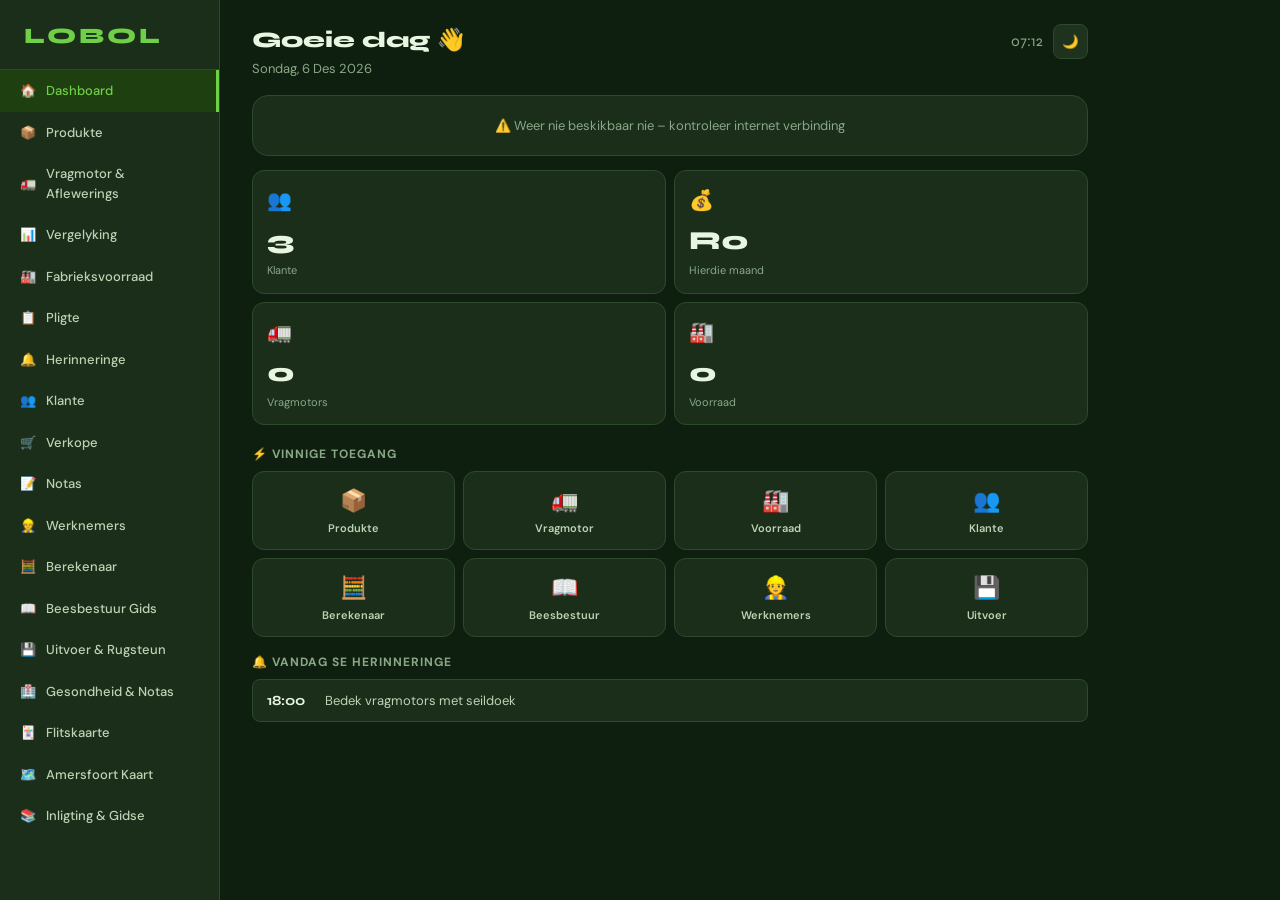
==== commit 9fe8e38a: "Add files via upload" ====
--- a/index.html
+++ b/index.html
@@ -89,7 +89,7 @@
   <section class="page" id="page-truck">
     <div id="truck-list-view">
       <div class="page-header">
-        <h1>Vragmotor Tel</h1>
+        <h1>Vragmotor &amp; Aflewerings</h1>
         <button class="icon-btn accent" onclick="openTruckAddModal()">＋</button>
       </div>
       <!-- Tab: Sessions / Fleet / Drivers -->
@@ -121,7 +121,9 @@
       <div id="truck-visual-section"></div>
       <div class="truck-summary" id="truck-summary"></div>
       <div id="eie-notice-truck"></div>
-      <button class="btn btn-primary btn-full" style="margin-bottom:12px" onclick="openModal('truck-item-modal')">＋ Voeg Produk By</button>
+      <!-- CLIENT STOPS / ROUTE (merged delivery) -->
+      <div id="truck-route-section"></div>
+      <button class="btn btn-primary btn-full" style="margin-bottom:12px" onclick="openTruckItemModal(null)">＋ Voeg Produk By (algemene lading)</button>
       <div class="count-list" id="truck-items"></div>
     </div>
   </section>
@@ -167,6 +169,7 @@
       <button class="icon-btn accent" onclick="openModal('rem-add-modal')">＋</button>
     </div>
     <div class="rem-list" id="rem-list"></div>
+    <div id="rem-notif-banner" style="margin-bottom:12px"></div>
   </section>
 
   <!-- CUSTOMERS -->
@@ -290,37 +293,27 @@
   <!-- KAART -->
   <section class="page" id="page-kaart">
     <div class="page-header">
-      <h1>🗺️ Ermelo Kaart</h1>
-    </div>
+      <h1>🗺️ Amersfoort Kaart</h1>
+    </div>
+    <div style="font-size:12px;color:var(--text3);margin-bottom:10px">📡 Werk aflyn – afstande &amp; rigtings vanaf Amersfoort, MP.</div>
     <div class="chips" id="map-zoom-btns" style="margin-bottom:12px"></div>
     <div style="background:var(--card);border:1px solid var(--border);border-radius:14px;overflow:hidden;margin-bottom:12px">
-      <div id="map-container" style="width:100%;height:600px;position:relative">
-        <div style="position:absolute;inset:0;display:flex;align-items:center;justify-content:center;background:var(--bg2);z-index:1;font-size:13px;color:var(--text3)" id="map-loading">🗺️ Laai kaart...</div>
-        <iframe
-          id="ermelo-map"
-          style="width:100%;height:100%;border:none;display:block"
-          loading="lazy"
-          allowfullscreen
-          referrerpolicy="no-referrer-when-downgrade"
-          src="https://www.openstreetmap.org/export/embed.html?bbox=24.0%2C-28.5%2C32.0%2C-24.5&layer=mapnik&marker=-26.5167%2C29.9833"
-          onload="document.getElementById('map-loading').style.display='none'">
-        </iframe>
-      </div>
+      <div id="map-container" style="width:100%;position:relative"></div>
     </div>
     <!-- Town chips for quick navigation -->
     <div class="section-title">🏘️ Dorpe in Radius</div>
     <div class="chips" id="map-towns" style="flex-wrap:wrap;padding-bottom:6px"></div>
     <!-- Distance reference cards -->
-    <div class="section-title">📏 Afstande vanaf Ermelo</div>
+    <div class="section-title">📏 Afstande vanaf Amersfoort</div>
     <div id="map-distances"></div>
     <!-- Notes about area -->
     <div class="card" style="margin-top:12px">
-      <div style="font-weight:700;font-size:14px;margin-bottom:8px">📍 Ermelo Koördinate</div>
+      <div style="font-weight:700;font-size:14px;margin-bottom:8px">📍 Amersfoort Koördinate</div>
       <div style="font-size:13px;color:var(--text2);line-height:1.8">
-        <div>Latitude: -26.5167° S</div>
-        <div>Longitude: 29.9833° O</div>
+        <div>Latitude: -27.0167° S</div>
+        <div>Longitude: 29.8667° O</div>
         <div>Provinsie: Mpumalanga</div>
-        <div>Munisipaliteit: Mkhondo</div>
+        <div>Munisipaliteit: Dr Pixley ka Isaka Seme</div>
       </div>
     </div>
   </section>
@@ -409,11 +402,26 @@
 <!-- Truck Item -->
 <div class="modal-bg" id="truck-item-modal" onclick="closeModal('truck-item-modal')">
 <div class="modal" onclick="event.stopPropagation()">
-  <h3>Voeg by Vragmotor</h3>
+  <h3 id="ti-modal-title">Voeg by Vragmotor</h3>
   <div class="search-wrap">🔍 <input type="text" placeholder="Soek produk..." id="ti-search" oninput="renderTruckPicker()"/></div>
   <div class="picker-list" id="ti-picker"></div>
   <div class="modal-actions">
     <button class="btn btn-secondary" onclick="closeModal('truck-item-modal')">Sluit</button>
+  </div>
+</div></div>
+
+<!-- Client stop for a load session (merged delivery) -->
+<div class="modal-bg" id="truck-stop-modal" onclick="closeModal('truck-stop-modal')">
+<div class="modal" onclick="event.stopPropagation()">
+  <h3>Voeg Klant by Sessie</h3>
+  <label class="field-label">Klant</label>
+  <select id="ts-cust"><option value="">-- Kies klant --</option></select>
+  <label class="field-label">Afstand vanaf fabriek (km)</label>
+  <input type="number" inputmode="numeric" placeholder="bv. 45" id="ts-km"/>
+  <input placeholder="Stopsel notas (opsioneel)" id="ts-notes"/>
+  <div class="modal-actions">
+    <button class="btn btn-secondary" onclick="closeModal('truck-stop-modal')">Kanselleer</button>
+    <button class="btn btn-primary" onclick="addTruckStop()">Voeg By</button>
   </div>
 </div></div>
 
@@ -766,6 +774,12 @@
     if(currentPage==='dashboard') renderDashboard();
     if(currentPage==='reminders') renderReminders();
   }, 60000);
+  // Fire reminder notifications at their set time (every 30s, runs
+  // regardless of which page is open, and while backgrounded-but-alive)
+  if(typeof checkReminderNotifs==='function'){
+    checkReminderNotifs();
+    setInterval(checkReminderNotifs, 30000);
+  }
   // Refresh weather every 15 minutes while on the dashboard
   setInterval(function(){
     if(currentPage==='dashboard' && typeof weatherCache!=='undefined' && weatherCache){
--- a/trucks.css
+++ b/trucks.css
@@ -417,4 +417,11 @@
 .cmp-none{font-size:20px;color:var(--border)}
 .cmp-td-total{text-align:center;background:var(--bg2)}
 .cmp-foot td{background:var(--bg3);font-size:13px;border-top:2px solid var(--border)}
-.cmp-table tbody tr:hover td{background:var(--card2)}+.cmp-table tbody tr:hover td{background:var(--card2)}
+/* ── Merged delivery: route stats + client stop cards ── */
+.route-stat{flex:1 1 64px;min-width:64px;background:var(--bg3);border:1px solid var(--border);border-radius:10px;padding:8px 6px;text-align:center}
+.route-stat-val{font-family:'Syne',sans-serif;font-weight:800;font-size:18px;color:var(--accent);line-height:1.1}
+.route-stat-lbl{font-size:10px;color:var(--text3);margin-top:2px}
+.stop-card{background:var(--bg2);border:1px solid var(--border);border-radius:12px;padding:12px;margin-bottom:8px}
+.stop-card.done-stop{opacity:.6}
+.stop-card.done-stop .stop-name,.stop-card.done-stop [style*="font-weight:700"]{text-decoration:line-through}
--- a/mobile.css
+++ b/mobile.css
@@ -5,25 +5,48 @@
    (--accent, --card, --border, etc.) so the look stays consistent.
 ═══════════════════════════════════════════════════════════════ */
 
+/* ── 0. Readability: lift the muted text colours so labels, dates,
+        sub-text and counts are easy to read (the old greens were very
+        low-contrast on the dark background). Applies app-wide. ──── */
+:root {              /* dark theme (default) — lighten muted greens */
+  --text2: #bcd4b4;
+  --text3: #8aa888;
+}
+[data-theme="light"] {  /* light theme — darken muted greens for contrast */
+  --text2: #2f542f;
+  --text3: #527052;
+}
+
 /* ── 1. Never allow sideways scrolling ──────────────────────── */
 html, body {
   max-width: 100%;
   overflow-x: hidden;
 }
-*, *::before, *::after {
-  /* Stops long words / numbers from forcing the page wider */
-  min-width: 0;
-}
 
-/* Grid & flex children clip instead of pushing the layout wider */
+/* Only GRID cells get min-width:0 (prevents a wide number from
+   blowing the grid out). Flex chips/tabs are handled separately so
+   they keep their natural width and scroll instead of squashing. */
 .dash-stats > *, .stats-grid > *, .quick-nav > *, .export-stats > *,
 .weather-stats-row > *, .weather-fc > *, .notes-grid > *,
 .info-categories > *, .month-bar > * {
   min-width: 0;
   overflow-wrap: anywhere;
 }
+/* Keep stat numbers on one line and inside their box */
+.stat-val, .dash-stat-val, .wstat-val, .export-stats .stat-val {
+  white-space: nowrap;
+}
 
-/* ── 2. Smooth momentum scrolling for horizontal strips ─────── */
+/* ── 2. Chips & tabs: never shrink — let the row scroll sideways.
+        This is what stops "Fosfaatlekke (Somer)" from collapsing
+        into two cramped lines. ──────────────────────────────────── */
+.chips { flex-wrap: nowrap; }
+.chip {
+  flex: 0 0 auto;        /* don't grow, don't shrink */
+  white-space: nowrap;   /* keep the whole label on one line */
+}
+
+/* ── 3. Smooth momentum scrolling for horizontal strips ─────── */
 .chips, .tab-row, .weather-hourly, .cmp-table-wrap, .picker-list {
   -webkit-overflow-scrolling: touch;
 }
@@ -34,6 +57,12 @@
    missed them. 540px comfortably includes every modern iPhone.
 ═══════════════════════════════════════════════════════════════ */
 @media (max-width: 767px) {
+
+  /* #main is a flex child of #app. Without min-width:0 a flex item
+     won't shrink below its content's intrinsic width, so the whole
+     column balloons wider than the screen and gets clipped. This is
+     the fix for "numbers/cards load off the grid". */
+  #main, .page { min-width: 0; }
 
   /* Respect the notch / status bar and the home-indicator bar */
   #main {
@@ -59,6 +88,16 @@
 
   /* Bottom nav: taller, easier to hit, clear of the home indicator */
   .mob-nav-item { min-height: 52px; justify-content: center; }
+
+  /* Nudge the smallest labels up so they're actually readable on a
+     phone (several were 9–11px on a dark background) */
+  .mob-nav-item { font-size: 10px; }
+  .stat-lbl { font-size: 11px; }
+  .dash-stat-lbl { font-size: 12px; }
+  .wstat-lbl, .wday-name, .wday-rain, .wday-uv, .whour-rain,
+  .whour-time { font-size: 10px; }
+  .prod-cat, .picker-sub, .eie-sub, .dash-sale-date,
+  .dash-rem-title, .toggle-sub { font-size: 12.5px; }
 
   /* Tab rows: fill the width when they fit, scroll when they don't
      (e.g. the 4-tab truck page) instead of wrapping to two lines */
